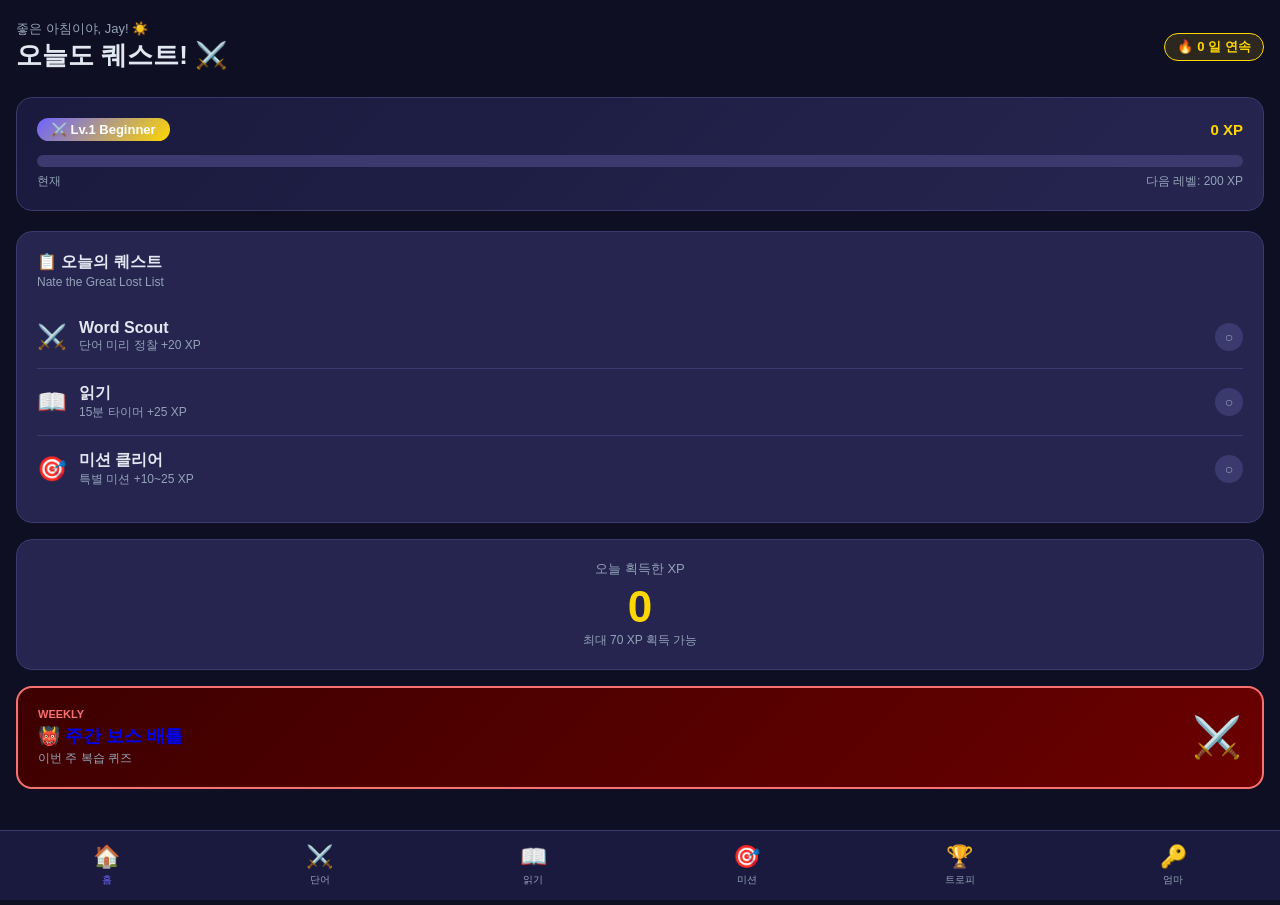
==== index.html @ b05e254c "fix: auto-migrate Big Nate book title to Nate the Great Lost List in localStorage" ====
<!DOCTYPE html>
<html lang="ko">
<head>
  <meta charset="UTF-8">
  <meta name="viewport" content="width=device-width, initial-scale=1.0, maximum-scale=1.0, user-scalable=no">
  <meta name="apple-mobile-web-app-capable" content="yes">
  <meta name="apple-mobile-web-app-status-bar-style" content="black-translucent">
  <meta name="apple-mobile-web-app-title" content="Jay's Quest">
  <meta name="theme-color" content="#0f0f23">
  <link rel="manifest" href="manifest.json">
  <title>Jay's English Quest</title>
  <style>
    :root {
      --bg: #0f0f23;
      --surface: #1a1a3e;
      --card: #252550;
      --border: #3a3a6e;
      --primary: #6c63ff;
      --accent: #ffd700;
      --success: #4ade80;
      --danger: #f87171;
      --text: #e2e8f0;
      --text-muted: #94a3b8;
      --nav-height: 70px;
    }
    * { box-sizing: border-box; margin: 0; padding: 0; -webkit-tap-highlight-color: transparent; }
    body {
      font-family: -apple-system, BlinkMacSystemFont, 'Segoe UI', sans-serif;
      background: var(--bg);
      color: var(--text);
      min-height: 100vh;
      overflow-x: hidden;
    }
    .screen {
      display: none;
      min-height: calc(100vh - var(--nav-height));
      padding: 20px 16px;
      padding-bottom: calc(var(--nav-height) + 30px);
      padding-top: max(env(safe-area-inset-top, 0px), 20px);
      overflow-y: auto;
    }
    .screen.active { display: block; }
    .bottom-nav {
      position: fixed;
      bottom: 0; left: 0; right: 0;
      height: var(--nav-height);
      background: var(--surface);
      border-top: 1px solid var(--border);
      display: flex;
      align-items: center;
      justify-content: space-around;
      padding-bottom: env(safe-area-inset-bottom, 0);
      z-index: 100;
    }
    .nav-btn {
      flex: 1;
      display: flex;
      flex-direction: column;
      align-items: center;
      gap: 3px;
      padding: 8px 0;
      background: none;
      border: none;
      color: var(--text-muted);
      font-size: 10px;
      cursor: pointer;
      transition: color 0.2s;
    }
    .nav-btn .icon { font-size: 22px; }
    .nav-btn.active { color: var(--primary); }
    .card {
      background: var(--card);
      border-radius: 16px;
      padding: 20px;
      margin-bottom: 16px;
      border: 1px solid var(--border);
    }
    .xp-bar-bg {
      background: var(--border);
      border-radius: 100px;
      height: 12px;
      overflow: hidden;
    }
    .xp-bar-fill {
      height: 100%;
      background: linear-gradient(90deg, var(--primary), var(--accent));
      border-radius: 100px;
      transition: width 0.8s ease;
    }
    .btn {
      display: inline-flex;
      align-items: center;
      justify-content: center;
      gap: 8px;
      padding: 14px 24px;
      border-radius: 12px;
      border: none;
      font-size: 16px;
      font-weight: 600;
      cursor: pointer;
      transition: transform 0.1s, opacity 0.2s;
      width: 100%;
    }
    .btn:active { transform: scale(0.97); }
    .btn:disabled { opacity: 0.5; cursor: default; }
    .btn-primary { background: var(--primary); color: white; }
    .btn-success { background: var(--success); color: #0f0f23; }
    .btn-accent { background: var(--accent); color: #0f0f23; }
    .btn-outline { background: transparent; border: 2px solid var(--border); color: var(--text); }
    .level-badge {
      display: inline-flex;
      align-items: center;
      gap: 6px;
      background: linear-gradient(135deg, var(--primary), var(--accent));
      border-radius: 100px;
      padding: 4px 14px;
      font-size: 13px;
      font-weight: 700;
      color: white;
    }
    .activity-row {
      display: flex;
      align-items: center;
      justify-content: space-between;
      padding: 14px 0;
      border-bottom: 1px solid var(--border);
      cursor: pointer;
    }
    .activity-row:last-child { border-bottom: none; }
    .activity-check {
      width: 28px; height: 28px;
      border-radius: 50%;
      display: flex;
      align-items: center;
      justify-content: center;
      font-size: 14px;
      font-weight: bold;
    }
    .check-done { background: var(--success); color: #0f0f23; }
    .check-pending { background: var(--border); color: var(--text-muted); }
    /* Flashcard */
    .flip-card-container { perspective: 1000px; height: 210px; margin-bottom: 24px; }
    .flip-card {
      width: 100%; height: 100%;
      position: relative;
      transform-style: preserve-3d;
      transition: transform 0.6s ease;
      cursor: pointer;
    }
    .flip-card.flipped { transform: rotateY(180deg); }
    .flip-card-front, .flip-card-back {
      position: absolute;
      width: 100%; height: 100%;
      backface-visibility: hidden;
      border-radius: 20px;
      display: flex;
      flex-direction: column;
      align-items: center;
      justify-content: center;
      padding: 24px;
      text-align: center;
    }
    .flip-card-front { background: linear-gradient(135deg, var(--primary), #9c5fff); }
    .flip-card-back { background: linear-gradient(135deg, #1e3a5f, #2d5986); transform: rotateY(180deg); }
    .word-text { font-size: 34px; font-weight: 800; color: white; margin-bottom: 8px; }
    .word-hint { font-size: 13px; color: rgba(255,255,255,0.65); }
    .meaning-text { font-size: 26px; font-weight: 700; color: white; margin-bottom: 10px; }
    .example-text { font-size: 13px; color: rgba(255,255,255,0.8); font-style: italic; line-height: 1.5; }
    /* Timer */
    .timer-display {
      font-size: 72px;
      font-weight: 800;
      text-align: center;
      color: var(--accent);
      font-variant-numeric: tabular-nums;
      letter-spacing: -2px;
      margin: 8px 0 20px;
    }
    .timer-ring { transform: rotate(-90deg); }
    .timer-ring-bg { fill: none; stroke: var(--border); stroke-width: 8; }
    .timer-ring-progress {
      fill: none; stroke: var(--accent); stroke-width: 8;
      stroke-linecap: round;
      transition: stroke-dashoffset 1s linear;
    }
    /* XP Popup */
    .xp-popup {
      position: fixed;
      top: 50%; left: 50%;
      transform: translate(-50%, -50%) scale(0);
      background: linear-gradient(135deg, var(--primary), var(--accent));
      border-radius: 24px;
      padding: 36px 48px;
      text-align: center;
      z-index: 1000;
      transition: transform 0.3s cubic-bezier(0.34, 1.56, 0.64, 1);
    }
    .xp-popup.show { transform: translate(-50%, -50%) scale(1); }
    .xp-popup-text { font-size: 52px; font-weight: 800; color: white; }
    .xp-popup-sub { font-size: 18px; color: rgba(255,255,255,0.9); margin-top: 6px; }
    .overlay {
      position: fixed; inset: 0;
      background: rgba(0,0,0,0.7);
      z-index: 999;
      display: none;
    }
    .overlay.show { display: block; }
    /* Mission */
    .mission-card {
      background: var(--card);
      border: 2px solid var(--border);
      border-radius: 16px;
      padding: 18px;
      margin-bottom: 12px;
      cursor: pointer;
      transition: border-color 0.2s, transform 0.1s;
    }
    .mission-card:active { transform: scale(0.98); }
    .mission-card.selected { border-color: var(--primary); background: rgba(108,99,255,0.1); }
    .mission-title { font-size: 16px; font-weight: 700; margin-bottom: 4px; }
    .mission-xp { font-size: 13px; color: var(--accent); font-weight: 600; }
    .mission-desc { font-size: 13px; color: var(--text-muted); margin-top: 6px; line-height: 1.5; }
    /* Stats */
    .stat-grid { display: grid; grid-template-columns: 1fr 1fr; gap: 12px; margin-bottom: 20px; }
    .stat-card {
      background: var(--card);
      border-radius: 16px;
      padding: 20px 16px;
      text-align: center;
      border: 1px solid var(--border);
    }
    .stat-value { font-size: 34px; font-weight: 800; color: var(--accent); }
    .stat-label { font-size: 12px; color: var(--text-muted); margin-top: 4px; }
    /* Calendar */
    .calendar-grid { display: grid; grid-template-columns: repeat(7, 1fr); gap: 6px; }
    .cal-day {
      aspect-ratio: 1;
      border-radius: 8px;
      display: flex;
      align-items: center;
      justify-content: center;
      font-size: 11px;
      font-weight: 600;
      background: var(--border);
      color: var(--text-muted);
    }
    .cal-day.done { background: var(--success); color: #0f0f23; }
    .cal-day.today { border: 2px solid var(--primary); }
    /* Mom Mode */
    .mom-input {
      background: var(--surface);
      border: 1px solid var(--border);
      border-radius: 12px;
      padding: 12px 16px;
      color: var(--text);
      font-size: 15px;
      width: 100%;
      margin-bottom: 12px;
      outline: none;
    }
    .mom-input:focus { border-color: var(--primary); }
    .mom-label { font-size: 13px; color: var(--text-muted); margin-bottom: 6px; display: block; }
    .section-title {
      font-size: 22px;
      font-weight: 800;
      margin-bottom: 20px;
      display: flex;
      align-items: center;
      gap: 8px;
    }
    .streak-badge {
      display: inline-flex;
      align-items: center;
      gap: 4px;
      background: rgba(255,215,0,0.12);
      border: 1px solid var(--accent);
      border-radius: 100px;
      padding: 4px 12px;
      font-size: 13px;
      color: var(--accent);
      font-weight: 600;
    }
    .word-item {
      display: flex;
      align-items: center;
      justify-content: space-between;
      padding: 10px 12px;
      background: var(--surface);
      border-radius: 10px;
      margin-bottom: 8px;
      border: 1px solid var(--border);
    }
    .delete-btn { background: none; border: none; color: var(--danger); font-size: 18px; cursor: pointer; padding: 4px 8px; }
    /* PIN */
    .pin-screen {
      display: none;
      position: fixed; inset: 0;
      background: var(--bg);
      z-index: 500;
      align-items: center;
      justify-content: center;
      flex-direction: column;
      gap: 24px;
    }
    .pin-screen.show { display: flex; }
    .pin-dots { display: flex; gap: 16px; }
    .pin-dot {
      width: 16px; height: 16px;
      border-radius: 50%;
      border: 2px solid var(--primary);
      transition: background 0.15s;
    }
    .pin-dot.filled { background: var(--primary); }
    .pin-keypad { display: grid; grid-template-columns: repeat(3, 1fr); gap: 12px; width: 280px; }
    .pin-key {
      background: var(--card);
      border: 1px solid var(--border);
      border-radius: 14px;
      padding: 18px;
      font-size: 22px;
      font-weight: 700;
      color: var(--text);
      cursor: pointer;
      text-align: center;
      transition: background 0.1s, transform 0.1s;
    }
    .pin-key:active { background: var(--primary); transform: scale(0.95); }
    /* Animations */
    @keyframes float-up {
      0% { opacity: 1; transform: translateY(0); }
      100% { opacity: 0; transform: translateY(-70px); }
    }
    .float-xp {
      position: fixed;
      font-size: 24px;
      font-weight: 800;
      color: var(--accent);
      pointer-events: none;
      animation: float-up 1.5s ease forwards;
      z-index: 2000;
    }
    @keyframes levelup-bounce {
      0%,100% { transform: scale(1); }
      50% { transform: scale(1.08); }
    }
    .progress-text { text-align: center; font-size: 14px; color: var(--text-muted); margin-bottom: 16px; }
    .ws-dots-row { display: flex; justify-content: center; gap: 8px; }
    /* Mission textarea */
    .mission-textarea {
      width: 100%; box-sizing: border-box;
      background: var(--surface); border: 2px solid var(--border);
      border-radius: 12px; color: var(--text); font-size: 15px;
      padding: 12px; margin-top: 12px; resize: none;
      font-family: inherit; line-height: 1.6; min-height: 90px;
      transition: border-color 0.2s;
    }
    .mission-textarea:focus { outline: none; border-color: var(--primary); }
    .mission-textarea::placeholder { color: var(--text-muted); }
    .char-hint { font-size: 12px; color: var(--text-muted); margin-top: 6px; text-align: right; }
    .word-hint-tag {
      display: inline-block; background: rgba(108,99,255,0.15);
      border: 1px solid var(--primary); border-radius: 20px;
      padding: 3px 10px; font-size: 13px; color: var(--primary);
      font-weight: 600; margin-bottom: 8px;
    }
    /* Submission review (Mom Mode) */
    .submission-card {
      background: var(--surface); border: 2px solid var(--border);
      border-radius: 14px; padding: 16px; margin-bottom: 14px;
    }
    .submission-card .sub-text {
      background: var(--card); border-radius: 10px;
      padding: 10px 12px; font-size: 14px; line-height: 1.7;
      color: var(--text); margin: 10px 0; white-space: pre-wrap;
      border-left: 3px solid var(--primary);
    }
    .xp-btn-group { display: flex; gap: 8px; margin: 10px 0; }
    .xp-btn {
      flex: 1; padding: 8px 0; border: 2px solid var(--border);
      border-radius: 10px; background: var(--card); color: var(--text);
      font-size: 14px; font-weight: 700; cursor: pointer; transition: all 0.15s;
    }
    .xp-btn.selected { border-color: var(--accent); background: rgba(255,215,0,0.12); color: var(--accent); }
    .praise-input {
      width: 100%; box-sizing: border-box; background: var(--surface);
      border: 1px solid var(--border); border-radius: 10px; color: var(--text);
      font-size: 13px; padding: 10px; font-family: inherit; resize: none; height: 56px;
    }
    .praise-input:focus { outline: none; border-color: var(--primary); }
    /* Praise popup */
    .praise-popup {
      position: fixed; top: 50%; left: 50%;
      transform: translate(-50%, -50%) scale(0.8);
      background: var(--card); border: 2px solid var(--accent);
      border-radius: 20px; padding: 32px 24px; text-align: center;
      z-index: 300; min-width: 280px; max-width: 340px;
      box-shadow: 0 8px 32px rgba(0,0,0,0.5);
      opacity: 0; pointer-events: none; transition: all 0.3s;
    }
    .praise-popup.show { opacity: 1; pointer-events: auto; transform: translate(-50%,-50%) scale(1); }
    .praise-msg-box {
      background: var(--surface); border-radius: 12px;
      padding: 12px 16px; margin: 12px 0;
      font-size: 15px; color: var(--text); line-height: 1.6; font-style: italic;
    }
    @keyframes float {
      0%,100% { transform: translateY(0); }
      50%      { transform: translateY(-8px); }
    }
    /* Listening mode */
    .timer-ring-progress.listening-mode { stroke: var(--primary); }
    .timer-display.listening-mode { color: var(--primary); }
    .mode-toggle-btn {
      flex:1; padding:10px 8px; border:2px solid var(--border);
      border-radius:12px; background:var(--card); color:var(--text-muted);
      font-size:14px; font-weight:600; cursor:pointer; transition:all 0.15s;
    }
    .mode-toggle-btn.active-read  { border-color:var(--accent);  background:rgba(255,215,0,0.1);  color:var(--accent);  }
    .mode-toggle-btn.active-listen{ border-color:var(--primary); background:rgba(108,99,255,0.1); color:var(--primary); }
  </style>
</head>
<body>

<!-- PIN Screen -->
<div class="pin-screen" id="pinScreen">
  <div style="font-size:28px;font-weight:800;">🔑 엄마 모드</div>
  <div style="font-size:14px;color:var(--text-muted)">PIN 4자리를 입력하세요</div>
  <div class="pin-dots">
    <div class="pin-dot" id="dot0"></div>
    <div class="pin-dot" id="dot1"></div>
    <div class="pin-dot" id="dot2"></div>
    <div class="pin-dot" id="dot3"></div>
  </div>
  <div class="pin-keypad">
    <div class="pin-key" onclick="pinInput('1')">1</div>
    <div class="pin-key" onclick="pinInput('2')">2</div>
    <div class="pin-key" onclick="pinInput('3')">3</div>
    <div class="pin-key" onclick="pinInput('4')">4</div>
    <div class="pin-key" onclick="pinInput('5')">5</div>
    <div class="pin-key" onclick="pinInput('6')">6</div>
    <div class="pin-key" onclick="pinInput('7')">7</div>
    <div class="pin-key" onclick="pinInput('8')">8</div>
    <div class="pin-key" onclick="pinInput('9')">9</div>
    <div class="pin-key" onclick="pinCancel()" style="font-size:14px;color:var(--text-muted)">취소</div>
    <div class="pin-key" onclick="pinInput('0')">0</div>
    <div class="pin-key" onclick="pinDelete()">⌫</div>
  </div>
</div>

<!-- Praise Overlay -->
<div class="overlay" id="overlay-praise"></div>
<div class="praise-popup" id="praisePopup">
  <div style="font-size:64px;margin-bottom:8px;">🎉</div>
  <div id="praisePopupTitle" style="font-size:22px;font-weight:800;margin-bottom:4px;">엄마/아빠가 칭찬했어!</div>
  <div id="praisePopupXp" style="font-size:28px;font-weight:900;color:var(--accent);margin-bottom:8px;"></div>
  <div id="praisePopupMsg" class="praise-msg-box" style="display:none;"></div>
  <button class="btn btn-primary" onclick="closePraisePopup()" style="margin-top:8px;">최고야! 🙌</button>
</div>

<!-- XP Overlay -->
<div class="overlay" id="overlay" onclick="closeXpPopup()"></div>
<div class="xp-popup" id="xpPopup">
  <div class="xp-popup-text" id="xpPopupText">+25 XP</div>
  <div class="xp-popup-sub" id="xpPopupSub">읽기 완료!</div>
  <button class="btn btn-accent" style="margin-top:20px;width:auto;padding:12px 32px;" onclick="closeXpPopup()">👍 좋아!</button>
</div>

<!-- ===== HOME ===== -->
<div class="screen active" id="screen-home">
  <div style="display:flex;align-items:center;justify-content:space-between;margin-bottom:24px;">
    <div>
      <div style="font-size:13px;color:var(--text-muted);" id="greeting-text">안녕, Jay!</div>
      <div style="font-size:26px;font-weight:800;">오늘도 퀘스트! ⚔️</div>
    </div>
    <div class="streak-badge">🔥 <span id="streak-count">0</span>일 연속</div>
  </div>

  <!-- Level + XP -->
  <div class="card" style="background:linear-gradient(135deg,#1a1a3e,#252550);margin-bottom:20px;">
    <div style="display:flex;align-items:center;justify-content:space-between;margin-bottom:14px;">
      <div class="level-badge" id="home-level-badge">⚔️ Lv.1 Beginner</div>
      <div style="font-size:15px;color:var(--accent);font-weight:700;"><span id="home-xp">0</span> XP</div>
    </div>
    <div class="xp-bar-bg">
      <div class="xp-bar-fill" id="home-xp-bar" style="width:0%"></div>
    </div>
    <div style="display:flex;justify-content:space-between;margin-top:6px;font-size:12px;color:var(--text-muted);">
      <span>현재</span>
      <span>다음 레벨: <span id="home-next-xp">200</span> XP</span>
    </div>
  </div>

  <!-- Today quests -->
  <div class="card">
    <div style="font-size:16px;font-weight:700;margin-bottom:2px;">📋 오늘의 퀘스트</div>
    <div style="font-size:12px;color:var(--text-muted);margin-bottom:16px;" id="today-book-info">Big Nate</div>

    <div class="activity-row" onclick="navigate('wordscout')">
      <div style="display:flex;align-items:center;gap:12px;">
        <span style="font-size:24px;">⚔️</span>
        <div>
          <div style="font-weight:600;">Word Scout</div>
          <div style="font-size:12px;color:var(--text-muted)">단어 미리 정찰 +20 XP</div>
        </div>
      </div>
      <div class="activity-check check-pending" id="check-wordscout">○</div>
    </div>
    <div class="activity-row" onclick="navigate('reading')">
      <div style="display:flex;align-items:center;gap:12px;">
        <span style="font-size:24px;" id="home-reading-icon">📖</span>
        <div>
          <div style="font-weight:600;">읽기</div>
          <div style="font-size:12px;color:var(--text-muted)">15분 타이머 +25 XP</div>
        </div>
      </div>
      <div class="activity-check check-pending" id="check-reading">○</div>
    </div>
    <div class="activity-row" onclick="navigate('mission')">
      <div style="display:flex;align-items:center;gap:12px;">
        <span style="font-size:24px;">🎯</span>
        <div>
          <div style="font-weight:600;">미션 클리어</div>
          <div style="font-size:12px;color:var(--text-muted)">특별 미션 +10~25 XP</div>
        </div>
      </div>
      <div class="activity-check check-pending" id="check-mission">○</div>
    </div>
  </div>

  <!-- Today XP -->
  <div class="card" style="text-align:center;">
    <div style="font-size:13px;color:var(--text-muted);margin-bottom:4px;">오늘 획득한 XP</div>
    <div style="font-size:44px;font-weight:800;color:var(--accent);" id="today-xp-display">0</div>
    <div style="font-size:12px;color:var(--text-muted)">최대 70 XP 획득 가능</div>
  </div>

  <!-- Weekly Boss Battle -->
  <a href="game.html" style="text-decoration:none;">
    <div style="background:linear-gradient(135deg,#3d0000,#6b0000);border:2px solid var(--danger);border-radius:16px;padding:20px;display:flex;align-items:center;justify-content:space-between;margin-bottom:16px;">
      <div>
        <div style="font-size:11px;color:var(--danger);font-weight:700;margin-bottom:4px;">WEEKLY</div>
        <div style="font-size:18px;font-weight:800;">👹 주간 보스 배틀</div>
        <div style="font-size:12px;color:var(--text-muted);margin-top:2px;">이번 주 복습 퀴즈</div>
      </div>
      <div style="font-size:40px;">⚔️</div>
    </div>
  </a>
</div>

<!-- ===== WORD SCOUT ===== -->
<div class="screen" id="screen-wordscout">
  <div class="section-title">⚔️ Word Scout</div>

  <div id="no-words-state" style="text-align:center;padding:60px 20px;">
    <div style="font-size:64px;margin-bottom:16px;">😴</div>
    <div style="font-size:18px;font-weight:700;margin-bottom:8px;">단어가 없어요</div>
    <div style="font-size:14px;color:var(--text-muted)">엄마한테 단어 입력해달라고 말해줘!</div>
  </div>

  <div id="wordscout-active" style="display:none;">
    <div class="progress-text">
      <span id="ws-current">1</span> / <span id="ws-total">5</span> 단어
    </div>
    <div class="flip-card-container">
      <div class="flip-card" id="flipCard" onclick="flipCard()">
        <div class="flip-card-front">
          <div style="font-size:12px;color:rgba(255,255,255,0.6);margin-bottom:10px;">👆 탭해서 뜻 확인</div>
          <div class="word-text" id="ws-word">word</div>
          <div class="word-hint" id="ws-hint"></div>
        </div>
        <div class="flip-card-back">
          <div class="meaning-text" id="ws-meaning">뜻</div>
          <div class="example-text" id="ws-example"></div>
        </div>
      </div>
    </div>
    <div style="display:grid;grid-template-columns:1fr 1fr;gap:12px;margin-bottom:20px;">
      <button class="btn" style="background:var(--border);color:var(--text);" onclick="wsNext(false)">🤔 어려워요</button>
      <button class="btn btn-success" onclick="wsNext(true)">✅ 알아요!</button>
    </div>
    <div class="ws-dots-row" id="ws-dots"></div>
  </div>

  <div id="wordscout-done" style="display:none;text-align:center;padding:40px 20px;">
    <div style="font-size:64px;margin-bottom:16px;">🎉</div>
    <div style="font-size:22px;font-weight:800;margin-bottom:8px;">Word Scout 완료!</div>
    <div style="font-size:14px;color:var(--text-muted);margin-bottom:6px;">
      <span id="ws-known-count">0</span>개 알고, <span id="ws-unknown-count">0</span>개 새로 배웠어요
    </div>
    <div style="font-size:14px;color:var(--accent);margin-bottom:32px;">이 단어들이 오늘 책에 나올 거야 👀</div>
    <button class="btn btn-primary" onclick="navigate('reading')">📖 읽기 하러 가기</button>
    <button class="btn btn-outline" style="margin-top:12px;" onclick="wsRestart()">🔄 다시 보기</button>
  </div>
</div>

<!-- ===== READING ===== -->
<div class="screen" id="screen-reading">
  <div class="section-title">📖 읽기 타이머</div>

  <div style="display:flex;gap:8px;margin-bottom:16px;">
    <button class="mode-toggle-btn active-read" id="mode-btn-read" onclick="setReadingMode('reading')">📖 읽기</button>
    <button class="mode-toggle-btn" id="mode-btn-listen" onclick="setReadingMode('listening')">🎧 듣기+읽기</button>
  </div>

  <!-- YouTube Player (🎧 모드 시 표시) -->
  <div id="youtube-player" style="display:none;margin-bottom:16px;"></div>

  <div class="card" style="background:linear-gradient(135deg,#1a1a3e,#252550);">
    <div style="font-size:12px;color:var(--text-muted);margin-bottom:4px;">오늘 읽을 책</div>
    <div style="font-size:18px;font-weight:700;" id="reading-book-title">Big Nate</div>
    <div style="font-size:13px;color:var(--text-muted);margin-top:2px;" id="reading-chapter-info"></div>
  </div>

  <div style="display:flex;justify-content:center;">
    <svg width="200" height="200" class="timer-ring">
      <circle class="timer-ring-bg" cx="100" cy="100" r="88"/>
      <circle class="timer-ring-progress" id="timerRingProgress" cx="100" cy="100" r="88"
        stroke-dasharray="553" stroke-dashoffset="0"/>
    </svg>
  </div>
  <div class="timer-display" id="timer-display">15:00</div>

  <div style="display:grid;grid-template-columns:1fr 1fr;gap:12px;margin-bottom:12px;">
    <button class="btn btn-primary" id="timer-start-btn" onclick="timerToggle()">▶ 시작</button>
    <button class="btn btn-outline" onclick="timerReset()">↺ 초기화</button>
  </div>

  <button class="btn" style="background:rgba(248,113,113,0.12);color:var(--danger);border:1px solid var(--danger);margin-bottom:12px;" onclick="reportUnknownWord()">
    ❓ 모르는 단어 나왔어요!
  </button>

  <button class="btn btn-success" id="reading-complete-btn" onclick="completeReading()" style="display:none;">
    ✅ 읽기 완료! (+25 XP)
  </button>

  <div id="reading-log-form" style="display:none;margin-top:16px;">
    <div class="card" style="padding:16px;">
      <div style="font-size:15px;font-weight:700;margin-bottom:12px;">📄 오늘 읽은 페이지 기록</div>
      <div style="display:grid;grid-template-columns:1fr 1fr;gap:10px;margin-bottom:12px;">
        <div>
          <label class="mom-label">시작 페이지</label>
          <input class="mom-input" id="page-start" type="number" min="1" placeholder="예: 1" style="margin-bottom:0;">
        </div>
        <div>
          <label class="mom-label">끝 페이지</label>
          <input class="mom-input" id="page-end" type="number" min="1" placeholder="예: 15" style="margin-bottom:0;">
        </div>
      </div>
      <div style="display:flex;align-items:center;gap:10px;margin-bottom:12px;padding:10px;background:var(--surface);border-radius:10px;">
        <input type="checkbox" id="is-reread" style="width:20px;height:20px;accent-color:var(--accent);cursor:pointer;">
        <label for="is-reread" style="font-size:14px;color:var(--text);cursor:pointer;">
          📚 이미 읽은 부분 다시 읽기 (재독) <span style="color:var(--accent);font-weight:700;">+15 XP!</span>
        </label>
      </div>
      <button class="btn btn-accent" onclick="submitReadingLog()">📝 기록하기!</button>
    </div>
  </div>

  <div id="unknown-words-section" style="display:none;margin-top:8px;">
    <div style="font-size:13px;font-weight:700;color:var(--text-muted);margin-bottom:8px;">📝 모른 단어 메모</div>
    <div id="unknown-words-list"></div>
  </div>
</div>

<!-- ===== MISSION ===== -->
<div class="screen" id="screen-mission">
  <div class="section-title">🎯 미션 클리어</div>

  <div class="card" style="background:rgba(108,99,255,0.1);border-color:var(--primary);margin-bottom:20px;">
    <div style="font-size:14px;color:var(--primary);font-weight:600;">💡 미션 안내</div>
    <div style="font-size:13px;color:var(--text-muted);margin-top:4px;">아래 미션 중 하나를 골라서 완료하면 XP 획득!</div>
  </div>

  <div id="mission-list"></div>
  <div id="mission-complete-area" style="display:none;"></div>
  <div id="mission-done-state" style="display:none;text-align:center;padding:40px 20px;">
    <div style="font-size:64px;margin-bottom:16px;">🏆</div>
    <div style="font-size:22px;font-weight:800;margin-bottom:8px;">오늘 퀘스트 완료!</div>
    <div style="font-size:14px;color:var(--text-muted);margin-bottom:24px;">대단한 Jay! 내일도 도전해봐 💪</div>
    <button class="btn btn-primary" onclick="navigate('trophy')">🏆 트로피 보러 가기</button>
  </div>
</div>

<!-- ===== TROPHY ===== -->
<div class="screen" id="screen-trophy">
  <div class="section-title">🏆 트로피 룸</div>

  <div class="card" style="background:linear-gradient(135deg,var(--primary),#9c5fff);text-align:center;margin-bottom:20px;">
    <div style="font-size:52px;margin-bottom:8px;" id="trophy-level-icon">⚔️</div>
    <div style="font-size:28px;font-weight:800;color:white;" id="trophy-level-name">Lv.1 Beginner</div>
    <div style="font-size:14px;color:rgba(255,255,255,0.8);margin:8px 0;" id="trophy-xp-text">0 / 200 XP</div>
    <div class="xp-bar-bg" style="background:rgba(0,0,0,0.25);">
      <div class="xp-bar-fill" id="trophy-xp-bar" style="width:0%"></div>
    </div>
  </div>

  <div class="card" id="book-progress-card" style="margin-bottom:16px;">
    <div style="font-size:15px;font-weight:700;margin-bottom:10px;">📚 책 진행률</div>
    <div style="font-size:14px;color:var(--text-muted);margin-bottom:6px;" id="book-progress-title">-</div>
    <div class="xp-bar-bg" style="margin-bottom:6px;">
      <div class="xp-bar-fill" id="book-progress-bar" style="width:0%;background:linear-gradient(90deg,#4ade80,#22d3ee);"></div>
    </div>
    <div style="display:flex;justify-content:space-between;font-size:12px;color:var(--text-muted);">
      <span id="book-progress-pages">0 / ? 페이지</span>
      <span id="book-progress-pct">0%</span>
    </div>
  </div>

  <div class="stat-grid">
    <div class="stat-card">
      <div class="stat-value" id="stat-total-xp">0</div>
      <div class="stat-label">총 XP</div>
    </div>
    <div class="stat-card">
      <div class="stat-value" id="stat-streak">0</div>
      <div class="stat-label">🔥 연속 일수</div>
    </div>
    <div class="stat-card">
      <div class="stat-value" id="stat-words">0</div>
      <div class="stat-label">배운 단어</div>
    </div>
    <div class="stat-card">
      <div class="stat-value" id="stat-sessions">0</div>
      <div class="stat-label">완료한 읽기</div>
    </div>
  </div>

  <div class="card">
    <div style="font-size:15px;font-weight:700;margin-bottom:16px;">🗺️ 레벨 로드맵</div>
    <div id="level-roadmap"></div>
  </div>

  <div class="card">
    <div style="font-size:15px;font-weight:700;margin-bottom:16px;">📅 이번 달 기록</div>
    <div class="calendar-grid" id="calendar-grid"></div>
  </div>
</div>

<!-- ===== MOM MODE ===== -->
<div class="screen" id="screen-mom">
  <div style="display:flex;align-items:center;justify-content:space-between;margin-bottom:20px;">
    <div class="section-title" style="margin:0;">🔑 엄마 모드</div>
    <button onclick="lockMomMode()" style="background:none;border:1px solid var(--border);color:var(--text-muted);padding:6px 14px;border-radius:8px;font-size:13px;cursor:pointer;">잠금</button>
  </div>

  <div class="card">
    <div style="font-size:15px;font-weight:700;margin-bottom:16px;">📖 오늘 읽을 책</div>
    <label class="mom-label">책 제목</label>
    <input class="mom-input" id="mom-book-title" placeholder="예: Nate the Great Lost List" type="text">
    <label class="mom-label">챕터 / 페이지</label>
    <input class="mom-input" id="mom-chapter" placeholder="예: Chapter 3 (p.24~36)" type="text">
    <label class="mom-label">책 총 페이지 수</label>
    <input class="mom-input" id="mom-total-pages" placeholder="예: 80" type="number" min="1">
    <label class="mom-label">🎧 오디오북 YouTube URL</label>
    <input class="mom-input" id="mom-audio-url" placeholder="예: https://youtube.com/watch?v=xxxxx" type="url">
    <div style="font-size:11px;color:var(--text-muted);margin-top:-8px;margin-bottom:12px;">YouTube에서 오디오북 URL을 복사해 붙여넣기 해주세요</div>
    <button class="btn btn-primary" onclick="saveBookSettings()">💾 저장</button>
  </div>

  <div class="card">
    <div style="font-size:15px;font-weight:700;margin-bottom:4px;">⚔️ Word Scout 단어 입력</div>
    <div style="font-size:12px;color:var(--text-muted);margin-bottom:16px;">오늘 읽을 페이지에서 단어 3~5개</div>
    <label class="mom-label">영어 단어</label>
    <input class="mom-input" id="mom-word" placeholder="예: exercise" type="text">
    <label class="mom-label">한국어 뜻</label>
    <input class="mom-input" id="mom-meaning" placeholder="예: 운동하다" type="text">
    <label class="mom-label">예문 (선택사항)</label>
    <input class="mom-input" id="mom-example" placeholder="예: I exercise every morning." type="text">
    <button class="btn btn-accent" onclick="addWord()" style="margin-bottom:16px;">➕ 단어 추가</button>
    <div id="mom-word-list"></div>
    <button class="btn btn-outline" onclick="clearWords()" style="margin-top:4px;">🗑️ 전체 삭제</button>
  </div>

  <div class="card">
    <div style="font-size:15px;font-weight:700;margin-bottom:16px;">📬 Jay의 미션 답변</div>
    <div id="mom-submissions"><div style="font-size:13px;color:var(--text-muted)">아직 제출된 답변이 없어요</div></div>
  </div>

  <div class="card">
    <div style="font-size:15px;font-weight:700;margin-bottom:12px;">📚 읽기 기록</div>
    <div id="mom-reading-log"></div>
  </div>

  <div class="card">
    <div style="font-size:15px;font-weight:700;margin-bottom:16px;">❓ Jay가 모른 단어</div>
    <div id="mom-unknown-words"><div style="font-size:13px;color:var(--text-muted)">아직 없어요</div></div>
  </div>

  <div class="card">
    <div style="font-size:15px;font-weight:700;margin-bottom:16px;">🔐 PIN 변경</div>
    <label class="mom-label">새 PIN (4자리 숫자)</label>
    <input class="mom-input" id="new-pin" placeholder="4자리 숫자" type="number">
    <button class="btn btn-outline" onclick="changePin()">PIN 변경</button>
  </div>
</div>

<!-- Bottom Nav -->
<nav class="bottom-nav">
  <button class="nav-btn active" id="nav-home" onclick="navigate('home')">
    <span class="icon">🏠</span><span>홈</span>
  </button>
  <button class="nav-btn" id="nav-wordscout" onclick="navigate('wordscout')">
    <span class="icon">⚔️</span><span>단어</span>
  </button>
  <button class="nav-btn" id="nav-reading" onclick="navigate('reading')">
    <span class="icon">📖</span><span>읽기</span>
  </button>
  <button class="nav-btn" id="nav-mission" onclick="navigate('mission')">
    <span class="icon">🎯</span><span>미션</span>
  </button>
  <button class="nav-btn" id="nav-trophy" onclick="navigate('trophy')">
    <span class="icon">🏆</span><span>트로피</span>
  </button>
  <button class="nav-btn" id="nav-mom" onclick="showPinScreen()">
    <span class="icon">🔑</span><span>엄마</span>
  </button>
</nav>

<script>
// ──────────────────────────────────────────
// DATA
// ──────────────────────────────────────────
const LEVELS = [
  { level:1, name:'Beginner',   icon:'⚔️',  minXp:0,    maxXp:200  },
  { level:2, name:'Reader',     icon:'📚',  minXp:200,  maxXp:500  },
  { level:3, name:'Explorer',   icon:'🗺️', minXp:500,  maxXp:1000 },
  { level:4, name:'Adventurer', icon:'🏹', minXp:1000, maxXp:2000 },
  { level:5, name:'Hero',       icon:'🦸', minXp:2000, maxXp:9999 },
];
const MISSIONS = [
  { id:1, emoji:'📝', title:'한 줄 요약',           desc:'오늘 읽은 내용을 한 문장으로 써봐 (한국어 OK!)',    xp:15, placeholder:'오늘 이야기는... (한국어 OK!)' },
  { id:2, emoji:'⭐', title:'최애 문장',             desc:'가장 재미있었던 문장을 책에서 찾아 써봐',           xp:10, placeholder:'책에서 찾은 문장을 그대로 써봐 ✏️' },
  { id:3, emoji:'🔮', title:'다음 이야기 예측',      desc:'다음에 어떻게 될 것 같아? 영어나 한국어로 써봐',    xp:20, placeholder:'다음에는... (영어/한국어 OK!)' },
  { id:4, emoji:'✏️', title:'단어로 문장 만들기',    desc:'오늘 Word Scout 단어 하나로 영어 문장 써봐',        xp:25, placeholder:'영어로 문장을 써봐! (예: I saw a...)' },
];

function defaultState() {
  return {
    xp:0, streak:0, lastDate:null,
    todayXp:0, todayWordScout:false, todayReading:false, todayListening:false, todayMission:false,
    totalWords:0, totalSessions:0,
    history:[], unknownWords:[],
    missionSubmissions:[],
    readingLog:[],
    settings:{ pin:'1234', bookTitle:'Nate the Great Lost List', chapter:'', bookTotalPages:0, audioUrl:'' }
  };
}
function getState() {
  try {
    const s = JSON.parse(localStorage.getItem('jayState') || '{}');
    const d = defaultState();
    const merged = { ...d, ...s, settings:{ ...d.settings, ...(s.settings||{}) }, missionSubmissions: s.missionSubmissions || [], readingLog: s.readingLog || [], todayListening: s.todayListening || false };
    // 마이그레이션: 이전 책 제목 자동 업데이트
    if (merged.settings.bookTitle === 'Big Nate') {
      merged.settings.bookTitle = 'Nate the Great Lost List';
      localStorage.setItem('jayState', JSON.stringify(merged));
    }
    return merged;
  } catch { return defaultState(); }
}
function saveState(s) { localStorage.setItem('jayState', JSON.stringify(s)); }
function getWords() {
  try { return JSON.parse(localStorage.getItem('jayWords') || '[]'); }
  catch { return []; }
}
function saveWords(w) { localStorage.setItem('jayWords', JSON.stringify(w)); }

let state = getState();

// Daily reset
function checkDailyReset() {
  const today = new Date().toDateString();
  if (state.lastDate === today) return;
  if (state.todayXp > 0) {
    state.history = state.history || [];
    state.history.push({ date: state.lastDate, xp: state.todayXp,
      ws: state.todayWordScout, reading: state.todayReading, mission: state.todayMission === true });
    const yesterday = new Date(); yesterday.setDate(yesterday.getDate() - 1);
    state.streak = (state.lastDate === yesterday.toDateString()) ? (state.streak||0)+1 : 1;
  }
  state.todayXp=0; state.todayWordScout=false; state.todayReading=false;
  state.todayListening=false; state.todayMission=false; state.unknownWords=[]; state.lastDate=today;
  saveState(state);
}

// ──────────────────────────────────────────
// NAVIGATION
// ──────────────────────────────────────────
function navigate(screen) {
  document.querySelectorAll('.screen').forEach(s=>s.classList.remove('active'));
  document.querySelectorAll('.nav-btn').forEach(b=>b.classList.remove('active'));
  document.getElementById('screen-'+screen).classList.add('active');
  const nb = document.getElementById('nav-'+screen);
  if (nb) nb.classList.add('active');
  if (screen==='home')      { updateHome(); checkPendingRewards(); }
  if (screen==='wordscout') initWordScout();
  if (screen==='reading')   updateReading();
  if (screen==='mission')   updateMissions();
  if (screen==='trophy')    updateTrophy();
  if (screen==='mom')       updateMomMode();
  window.scrollTo(0,0);
}

// ──────────────────────────────────────────
// XP
// ──────────────────────────────────────────
function getLevelInfo(xp) {
  for (let i=LEVELS.length-1;i>=0;i--) if (xp>=LEVELS[i].minXp) return LEVELS[i];
  return LEVELS[0];
}
function addXp(amount, label) {
  const prevLevel = getLevelInfo(state.xp).level;
  state.xp += amount; state.todayXp += amount; saveState(state);
  showXpPopup(amount, label);
  floatXp(amount);
  if (getLevelInfo(state.xp).level > prevLevel) setTimeout(()=>alert('🎉 레벨 업! 축하해, Jay!'), 800);
}
function showXpPopup(amount, label) {
  document.getElementById('xpPopupText').textContent = '+'+amount+' XP';
  document.getElementById('xpPopupSub').textContent = label;
  document.getElementById('overlay').classList.add('show');
  document.getElementById('xpPopup').classList.add('show');
}
function closeXpPopup() {
  document.getElementById('overlay').classList.remove('show');
  document.getElementById('xpPopup').classList.remove('show');
  updateHome();
}
function floatXp(amount) {
  const el = document.createElement('div');
  el.className = 'float-xp';
  el.textContent = '+'+amount+' XP';
  el.style.cssText = 'left:50%;top:40%;transform:translateX(-50%)';
  document.body.appendChild(el);
  setTimeout(()=>el.remove(), 1600);
}

// ──────────────────────────────────────────
// HOME
// ──────────────────────────────────────────
function updateHome() {
  state = getState();
  const li = getLevelInfo(state.xp);
  const ni = LEVELS[li.level] || LEVELS[LEVELS.length-1];
  const pct = Math.min(((state.xp-li.minXp)/(ni.minXp-li.minXp))*100, 100);
  document.getElementById('home-level-badge').textContent = li.icon+' Lv.'+li.level+' '+li.name;
  document.getElementById('home-xp').textContent = state.xp;
  document.getElementById('home-xp-bar').style.width = pct+'%';
  document.getElementById('home-next-xp').textContent = ni.minXp;
  document.getElementById('streak-count').textContent = state.streak||0;
  document.getElementById('today-xp-display').textContent = state.todayXp||0;
  document.getElementById('today-book-info').textContent = state.settings.bookTitle||'Nate the Great Lost List';
  const h = new Date().getHours();
  document.getElementById('greeting-text').textContent =
    h<12?'좋은 아침이야, Jay! ☀️': h<18?'안녕, Jay! 🌤️':'저녁이야, Jay! 🌙';
  setCheck('check-wordscout', state.todayWordScout);
  setCheck('check-reading',   state.todayReading);
  setCheck('check-mission',   state.todayMission);
  document.getElementById('home-reading-icon').textContent=state.todayListening?'🎧':'📖';
}
function setCheck(id, done) {
  const el=document.getElementById(id);
  if (done==='pending') {
    el.textContent='⏳';
    el.className='activity-check';
    el.style.background='rgba(255,200,0,0.15)';
    el.style.color='#f0c000';
    el.style.fontSize='16px';
  } else {
    el.style.background=''; el.style.color=''; el.style.fontSize='';
    el.textContent=done?'✓':'○';
    el.className='activity-check '+(done?'check-done':'check-pending');
  }
}

// ──────────────────────────────────────────
// WORD SCOUT
// ──────────────────────────────────────────
let wsIdx=0, wsKnown=0, wsWords=[];

function initWordScout() {
  wsWords = getWords(); wsIdx=0; wsKnown=0;
  const noWords = document.getElementById('no-words-state');
  const active   = document.getElementById('wordscout-active');
  const done     = document.getElementById('wordscout-done');
  if (wsWords.length===0) { noWords.style.display='block'; active.style.display='none'; done.style.display='none'; return; }
  noWords.style.display='none';
  if (state.todayWordScout) { active.style.display='none'; done.style.display='block'; return; }
  done.style.display='none'; active.style.display='block';
  document.getElementById('ws-total').textContent = wsWords.length;
  renderWsDots(); showWsCard();
}
function showWsCard() {
  if (wsIdx>=wsWords.length) { showWsDone(); return; }
  const w = wsWords[wsIdx];
  document.getElementById('ws-word').textContent = w.word;
  document.getElementById('ws-meaning').textContent = w.meaning;
  document.getElementById('ws-example').textContent = w.example||'';
  document.getElementById('ws-hint').textContent = '';
  document.getElementById('ws-current').textContent = wsIdx+1;
  document.getElementById('flipCard').classList.remove('flipped');
}
function flipCard() { document.getElementById('flipCard').classList.toggle('flipped'); }
function wsNext(known) {
  if (known) wsKnown++;
  wsIdx++; renderWsDots();
  wsIdx>=wsWords.length ? showWsDone() : showWsCard();
}
function renderWsDots() {
  const c = document.getElementById('ws-dots');
  c.innerHTML = '';
  wsWords.forEach((_,i)=>{
    const d=document.createElement('div');
    d.style.cssText=`width:10px;height:10px;border-radius:50%;background:${i<wsIdx?'var(--success)':i===wsIdx?'var(--primary)':'var(--border)'}`;
    c.appendChild(d);
  });
}
function showWsDone() {
  document.getElementById('wordscout-active').style.display='none';
  document.getElementById('wordscout-done').style.display='block';
  document.getElementById('ws-known-count').textContent = wsKnown;
  document.getElementById('ws-unknown-count').textContent = wsWords.length-wsKnown;
  state.totalWords=(state.totalWords||0)+(wsWords.length-wsKnown);
  if (!state.todayWordScout) { state.todayWordScout=true; saveState(state); addXp(20,'Word Scout 완료! ⚔️'); }
}
function wsRestart() {
  wsIdx=0; wsKnown=0;
  document.getElementById('wordscout-done').style.display='none';
  document.getElementById('wordscout-active').style.display='block';
  renderWsDots(); showWsCard();
}

// ──────────────────────────────────────────
// READING TIMER
// ──────────────────────────────────────────
let timerInterval=null, timerSec=900, timerRunning=false;
const TIMER_TOTAL=900;
let listeningMode=false;

function extractYouTubeId(url) {
  if(!url) return null;
  const watchMatch=url.match(/[?&]v=([a-zA-Z0-9_-]{11})/);
  if(watchMatch) return watchMatch[1];
  const shortMatch=url.match(/youtu\.be\/([a-zA-Z0-9_-]{11})/);
  if(shortMatch) return shortMatch[1];
  const embedMatch=url.match(/embed\/([a-zA-Z0-9_-]{11})/);
  if(embedMatch) return embedMatch[1];
  return null;
}
function renderYouTubePlayer() {
  state=getState();
  const playerDiv=document.getElementById('youtube-player');
  const url=state.settings.audioUrl||'';
  const videoId=extractYouTubeId(url);
  if(videoId) {
    playerDiv.style.display='block';
    playerDiv.innerHTML=`
      <div class="card" style="padding:10px;">
        <div style="font-size:12px;color:var(--primary);font-weight:600;margin-bottom:8px;">🎧 오디오북 재생</div>
        <div style="position:relative;padding-bottom:56.25%;height:0;overflow:hidden;border-radius:10px;">
          <iframe
            src="https://www.youtube.com/embed/${videoId}?playsinline=1&rel=0"
            style="position:absolute;top:0;left:0;width:100%;height:100%;border:0;"
            allow="accelerometer; autoplay; clipboard-write; encrypted-media; gyroscope; picture-in-picture"
            allowfullscreen loading="lazy">
          </iframe>
        </div>
      </div>`;
  } else if(url) {
    playerDiv.style.display='block';
    playerDiv.innerHTML=`<a href="${url}" target="_blank" class="btn btn-primary" style="text-decoration:none;display:flex;">🎧 음원 재생하기 (새 탭)</a>`;
  } else {
    // URL 미설정: 자동 검색 + 인라인 URL 입력
    state=getState();
    const bookTitle=encodeURIComponent((state.settings.bookTitle||'Nate the Great Lost List')+' read aloud audiobook');
    const ytSearchUrl=`https://www.youtube.com/results?search_query=${bookTitle}`;
    playerDiv.style.display='block';
    playerDiv.innerHTML=`
      <div class="card" style="padding:14px;">
        <div style="font-size:13px;font-weight:700;margin-bottom:10px;">🎧 오디오북 음원 설정</div>
        <a href="${ytSearchUrl}" target="_blank" class="btn btn-primary" style="text-decoration:none;display:flex;margin-bottom:12px;">
          🔍 YouTube에서 자동 검색
        </a>
        <div style="font-size:12px;color:var(--text-muted);margin-bottom:8px;">
          영상 찾으면 URL 복사 후 아래 붙여넣기:
        </div>
        <input id="inline-audio-url" class="mom-input" type="url"
          placeholder="https://youtube.com/watch?v=..."
          style="margin-bottom:8px;">
        <button class="btn btn-accent" onclick="saveInlineAudioUrl()">✅ 저장하고 재생!</button>
      </div>`;
  }
}
function saveInlineAudioUrl(){
  const url=document.getElementById('inline-audio-url').value.trim();
  if(!url){alert('URL을 입력해줘!');return;}
  state=getState();
  state.settings.audioUrl=url;
  saveState(state);
  renderYouTubePlayer();
}

function setReadingMode(mode){
  listeningMode=(mode==='listening');
  document.getElementById('mode-btn-read').className='mode-toggle-btn'+(listeningMode?'':' active-read');
  document.getElementById('mode-btn-listen').className='mode-toggle-btn'+(listeningMode?' active-listen':'');
  const ring=document.getElementById('timerRingProgress');
  const disp=document.getElementById('timer-display');
  if(listeningMode){ring.classList.add('listening-mode');disp.classList.add('listening-mode');}
  else{ring.classList.remove('listening-mode');disp.classList.remove('listening-mode');}
  const btn=document.getElementById('reading-complete-btn');
  if(btn.style.display!=='none')
    btn.textContent=listeningMode?'✅ 듣기 완료! (+20 XP)':'✅ 읽기 완료! (+25 XP)';
  // 🎧 모드: 플레이어 표시 / 📖 모드: 플레이어 숨김 + 오디오 정지
  const playerDiv=document.getElementById('youtube-player');
  if(listeningMode) {
    renderYouTubePlayer();
  } else {
    playerDiv.style.display='none';
    playerDiv.innerHTML='';
  }
}

function updateReading() {
  state=getState();
  // 화면 진입 시 모드 초기화
  listeningMode=false;
  document.getElementById('mode-btn-read').className='mode-toggle-btn active-read';
  document.getElementById('mode-btn-listen').className='mode-toggle-btn';
  document.getElementById('timerRingProgress').classList.remove('listening-mode');
  document.getElementById('timer-display').classList.remove('listening-mode');
  document.getElementById('youtube-player').style.display='none';
  document.getElementById('youtube-player').innerHTML='';
  document.getElementById('reading-book-title').textContent = state.settings.bookTitle||'Nate the Great Lost List';
  document.getElementById('reading-chapter-info').textContent = state.settings.chapter||'';
  if (state.todayReading) {
    document.getElementById('timer-start-btn').textContent='✅ 완료됨';
    document.getElementById('timer-start-btn').disabled=true;
    document.getElementById('reading-complete-btn').style.display='none';
  }
  updateUnknownDisplay();
}
function timerToggle() {
  if (timerRunning) {
    clearInterval(timerInterval); timerRunning=false;
    document.getElementById('timer-start-btn').innerHTML='▶ 계속';
  } else {
    timerRunning=true;
    document.getElementById('timer-start-btn').innerHTML='⏸ 일시정지';
    timerInterval=setInterval(()=>{
      timerSec--;
      updateTimerDisplay();
      if (timerSec<=0) {
        clearInterval(timerInterval); timerRunning=false; timerSec=0;
        document.getElementById('timer-start-btn').innerHTML='⏱ 완료!';
        const completeBtn=document.getElementById('reading-complete-btn');
        completeBtn.textContent=listeningMode?'✅ 듣기 완료! (+20 XP)':'✅ 읽기 완료! (+25 XP)';
        completeBtn.style.display='block';
        updateTimerDisplay();
      }
    },1000);
  }
}
function timerReset() {
  clearInterval(timerInterval); timerRunning=false; timerSec=TIMER_TOTAL;
  document.getElementById('timer-start-btn').innerHTML='▶ 시작';
  document.getElementById('timer-start-btn').disabled=false;
  document.getElementById('reading-complete-btn').style.display='none';
  updateTimerDisplay();
}
function updateTimerDisplay() {
  const m=Math.floor(timerSec/60), s=timerSec%60;
  document.getElementById('timer-display').textContent=String(m).padStart(2,'0')+':'+String(s).padStart(2,'0');
  const offset=553*(1-timerSec/TIMER_TOTAL);
  document.getElementById('timerRingProgress').style.strokeDashoffset=offset;
}
function completeReading() {
  if (state.todayReading) return;
  state.todayReading=true;
  if(listeningMode) state.todayListening=true;
  state.totalSessions=(state.totalSessions||0)+1; saveState(state);
  document.getElementById('reading-complete-btn').style.display='none';
  document.getElementById('timer-start-btn').textContent='✅ 완료됨';
  document.getElementById('timer-start-btn').disabled=true;
  const xpAmt=listeningMode?20:25;
  const xpLabel=listeningMode?'듣기+읽기 완료! 🎧':'읽기 완료! 📖';
  addXp(xpAmt,xpLabel);
  // 페이지 기록 폼 표시 + 초기화
  const lastEnd=getLastReadPage();
  if(lastEnd>0) document.getElementById('page-start').value=lastEnd+1;
  document.getElementById('page-end').value='';
  document.getElementById('is-reread').checked=false;
  document.getElementById('reading-log-form').style.display='block';
}
function getLastReadPage(){
  state=getState();
  const logs=(state.readingLog||[]).filter(l=>l.bookTitle===state.settings.bookTitle);
  if(!logs.length) return 0;
  return Math.max(...logs.map(l=>l.endPage||0));
}
function submitReadingLog(){
  state=getState();
  const startPage=parseInt(document.getElementById('page-start').value)||0;
  const endPage=parseInt(document.getElementById('page-end').value)||0;
  if(endPage<=0){alert('끝 페이지를 입력해줘!');return;}
  if(startPage>0&&endPage<startPage){alert('끝 페이지가 시작 페이지보다 커야 해!');return;}
  const isReread=document.getElementById('is-reread')
    ?document.getElementById('is-reread').checked:false;
  const entry={
    date:new Date().toDateString(),
    bookTitle:state.settings.bookTitle||'',
    startPage:startPage,
    endPage:endPage,
    mode:listeningMode?'listening':'reading',
    isReread:isReread
  };
  state.readingLog=state.readingLog||[];
  state.readingLog.push(entry);
  saveState(state);
  document.getElementById('reading-log-form').style.display='none';
  if(isReread) setTimeout(()=>addXp(15,'재독 완료! 📚'),400);
  checkMilestone(endPage);
}
function checkMilestone(currentPage){
  state=getState();
  const total=state.settings.bookTotalPages||0;
  if(!total||total<=0) return;
  const prevLogs=(state.readingLog||[]).slice(0,-1);
  const prevMax=prevLogs.length?Math.max(...prevLogs.filter(l=>l.bookTitle===state.settings.bookTitle).map(l=>l.endPage||0),0):0;
  const pct=Math.floor((currentPage/total)*100);
  const prevPct=Math.floor((prevMax/total)*100);
  const milestones=[
    {pct:25,xp:20,msg:'25% 완독! 🎉'},
    {pct:50,xp:30,msg:'절반 돌파! 🚀'},
    {pct:75,xp:40,msg:'75% 완독! ⚡'},
    {pct:100,xp:100,msg:'완독 달성!! 🏆'}
  ];
  milestones.forEach(m=>{
    if(prevPct<m.pct&&pct>=m.pct) setTimeout(()=>addXp(m.xp,m.msg),800);
  });
}
function reportUnknownWord() {
  const word=prompt('모르는 단어가 뭐야? (영어로 적어봐)');
  if (word&&word.trim()) {
    state.unknownWords=state.unknownWords||[];
    state.unknownWords.push({word:word.trim()});
    saveState(state);
    updateUnknownDisplay();
    document.getElementById('reading-complete-btn').style.display='block';
  }
}
function updateUnknownDisplay() {
  const words=state.unknownWords||[];
  const sec=document.getElementById('unknown-words-section');
  const list=document.getElementById('unknown-words-list');
  if (!words.length){sec.style.display='none';return;}
  sec.style.display='block';
  list.innerHTML=words.map(w=>`<div style="background:var(--card);border-radius:8px;padding:8px 12px;margin-bottom:6px;font-size:14px;">❓ ${w.word}</div>`).join('');
}

// ──────────────────────────────────────────
// MISSION
// ──────────────────────────────────────────
let selectedMission=null;

function updateMissions() {
  state=getState();
  const list=document.getElementById('mission-list');
  const area=document.getElementById('mission-complete-area');
  const done=document.getElementById('mission-done-state');
  if (state.todayMission==='pending') {
    list.style.display='none'; area.style.display='none'; done.style.display='block';
    done.innerHTML=`
      <div style="font-size:80px;margin-bottom:12px;animation:float 2s ease-in-out infinite;">✉️</div>
      <div style="font-size:22px;font-weight:800;margin-bottom:8px;">엄마/아빠한테 보냈어!</div>
      <div style="font-size:14px;color:var(--text-muted);margin-bottom:8px;">검토 기다리는 중... ⏳</div>
      <div style="font-size:13px;color:var(--text-muted);">승인되면 XP를 받을 수 있어!</div>
    `;
    return;
  }
  if (state.todayMission===true) {
    list.style.display='none'; area.style.display='none'; done.style.display='block';
    return;
  }
  done.style.display='none'; list.style.display='block';
  list.innerHTML=MISSIONS.map(m=>`
    <div class="mission-card" id="mission-${m.id}" onclick="selectMission(${m.id})">
      <div style="display:flex;align-items:center;gap:10px;margin-bottom:4px;">
        <span style="font-size:24px;">${m.emoji}</span>
        <div>
          <div class="mission-title">${m.title}</div>
          <div class="mission-xp">+${m.xp} XP</div>
        </div>
      </div>
      <div class="mission-desc">${m.desc}</div>
    </div>
  `).join('');
  selectedMission=null; area.style.display='none';
}
function selectMission(id) {
  document.querySelectorAll('.mission-card').forEach(c=>c.classList.remove('selected'));
  document.getElementById('mission-'+id).classList.add('selected');
  selectedMission=MISSIONS.find(m=>m.id===id);
  const area=document.getElementById('mission-complete-area');
  area.style.display='block';

  // 미션 4: Word Scout 단어 힌트 표시
  let wordHint='';
  if (id===4) {
    const words=getWords();
    if (words.length>0) {
      wordHint=`<div style="margin-top:8px;"><span style="font-size:12px;color:var(--text-muted);">오늘 단어: </span><span class="word-hint-tag">📌 ${words[0].word}</span></div>`;
    }
  }

  area.innerHTML=`
    ${wordHint}
    <textarea class="mission-textarea" id="mission-input"
      placeholder="${selectedMission.placeholder}"
      oninput="updateCharHint(this)"></textarea>
    <div class="char-hint" id="char-hint">최소 1자 이상 입력해줘 ✏️</div>
    <button class="btn btn-success" onclick="completeMission()" style="margin-top:12px;">
      ✉️ 엄마/아빠한테 보내기 (+${selectedMission.xp} XP 예정)
    </button>
  `;
}

function updateCharHint(el) {
  const len=el.value.trim().length;
  document.getElementById('char-hint').textContent=
    len===0?'최소 1자 이상 입력해줘 ✏️':`${len}자 작성 중 👍`;
}

function completeMission() {
  if (!selectedMission||state.todayMission===true) return;
  const inputEl=document.getElementById('mission-input');
  const text=inputEl?inputEl.value.trim():'';
  if (!text){alert('내용을 입력해줘! ✏️');return;}

  const submission={
    id:Date.now(),
    date:new Date().toDateString(),
    missionId:selectedMission.id,
    missionTitle:selectedMission.title,
    missionEmoji:selectedMission.emoji,
    text:text,
    status:'pending',
    baseXp:selectedMission.xp,
    bonusXp:0,
    praiseMsg:'',
    notified:false
  };
  state.missionSubmissions=state.missionSubmissions||[];
  state.missionSubmissions.push(submission);
  state.todayMission='pending';
  saveState(state);

  document.getElementById('mission-list').style.display='none';
  document.getElementById('mission-complete-area').style.display='none';
  const done=document.getElementById('mission-done-state');
  done.style.display='block';
  done.innerHTML=`
    <div style="font-size:80px;margin-bottom:12px;animation:float 2s ease-in-out infinite;">✉️</div>
    <div style="font-size:22px;font-weight:800;margin-bottom:8px;">엄마/아빠한테 보냈어!</div>
    <div style="font-size:14px;color:var(--text-muted);margin-bottom:8px;">검토 기다리는 중... ⏳</div>
    <div style="font-size:13px;color:var(--text-muted);">승인되면 XP를 받을 수 있어!</div>
  `;
}

// ──────────────────────────────────────────
// TROPHY
// ──────────────────────────────────────────
function updateTrophy() {
  state=getState();
  const li=getLevelInfo(state.xp);
  const ni=LEVELS[li.level]||LEVELS[LEVELS.length-1];
  const pct=Math.min(((state.xp-li.minXp)/(ni.minXp-li.minXp))*100,100);
  document.getElementById('trophy-level-icon').textContent=li.icon;
  document.getElementById('trophy-level-name').textContent='Lv.'+li.level+' '+li.name;
  document.getElementById('trophy-xp-text').textContent=state.xp+' / '+ni.minXp+' XP';
  document.getElementById('trophy-xp-bar').style.width=pct+'%';
  document.getElementById('stat-total-xp').textContent=state.xp;
  document.getElementById('stat-streak').textContent=state.streak||0;
  document.getElementById('stat-words').textContent=state.totalWords||0;
  document.getElementById('stat-sessions').textContent=state.totalSessions||0;
  // roadmap
  document.getElementById('level-roadmap').innerHTML=LEVELS.map(l=>{
    const unlocked=state.xp>=l.minXp, current=li.level===l.level;
    return `<div style="display:flex;align-items:center;gap:12px;padding:10px 0;border-bottom:1px solid var(--border);opacity:${unlocked?1:0.4}">
      <span style="font-size:24px;">${l.icon}</span>
      <div style="flex:1">
        <div style="font-weight:700;color:${current?'var(--accent)':'var(--text)'}">Lv.${l.level} ${l.name}${current?' ← 현재':''}</div>
        <div style="font-size:12px;color:var(--text-muted)">${l.minXp} XP 이상</div>
      </div>
      <div style="font-size:18px;">${unlocked?'✅':'🔒'}</div>
    </div>`;
  }).join('');
  // calendar
  const now=new Date(), year=now.getFullYear(), month=now.getMonth();
  const days=new Date(year,month+1,0).getDate(), today=now.getDate();
  const doneDates=new Set((state.history||[]).filter(h=>h.xp>0).map(h=>h.date));
  const grid=document.getElementById('calendar-grid');
  grid.innerHTML='';
  for(let i=1;i<=days;i++){
    const ds=new Date(year,month,i).toDateString();
    const isToday=i===today;
    const isDone=doneDates.has(ds)||(isToday&&state.todayXp>0);
    const d=document.createElement('div');
    d.className='cal-day'+(isDone?' done':'')+(isToday?' today':'');
    d.textContent=i; grid.appendChild(d);
  }
  // 책 진행 바
  const totalPages=state.settings.bookTotalPages||0;
  const bookLogs=(state.readingLog||[]).filter(l=>l.bookTitle===state.settings.bookTitle);
  const currentPage=bookLogs.length?Math.max(...bookLogs.map(l=>l.endPage||0)):0;
  const bookPct=totalPages>0?Math.min(Math.round((currentPage/totalPages)*100),100):0;
  document.getElementById('book-progress-title').textContent=state.settings.bookTitle||'책';
  document.getElementById('book-progress-bar').style.width=bookPct+'%';
  document.getElementById('book-progress-pages').textContent=currentPage+' / '+(totalPages||'?')+' 페이지';
  document.getElementById('book-progress-pct').textContent=bookPct+'%';
}

// ──────────────────────────────────────────
// MOM MODE
// ──────────────────────────────────────────
let momUnlocked=false, pinBuffer='';

function showPinScreen() {
  if (momUnlocked){navigate('mom');return;}
  pinBuffer=''; updatePinDots();
  document.getElementById('pinScreen').classList.add('show');
}
function pinInput(d) {
  if (pinBuffer.length>=4) return;
  pinBuffer+=d; updatePinDots();
  if (pinBuffer.length===4) {
    setTimeout(()=>{
      if (pinBuffer===(state.settings.pin||'1234')) {
        document.getElementById('pinScreen').classList.remove('show');
        momUnlocked=true; navigate('mom');
      } else { pinBuffer=''; updatePinDots(); }
      pinBuffer=''; updatePinDots();
    },300);
  }
}
function pinDelete(){pinBuffer=pinBuffer.slice(0,-1);updatePinDots();}
function pinCancel(){pinBuffer='';updatePinDots();document.getElementById('pinScreen').classList.remove('show');}
function updatePinDots(){for(let i=0;i<4;i++){const d=document.getElementById('dot'+i);d.className='pin-dot'+(i<pinBuffer.length?' filled':'');}}
function lockMomMode(){momUnlocked=false;navigate('home');}
function updateMomMode(){
  state=getState();
  document.getElementById('mom-book-title').value=state.settings.bookTitle||'';
  document.getElementById('mom-chapter').value=state.settings.chapter||'';
  document.getElementById('mom-total-pages').value=state.settings.bookTotalPages||'';
  document.getElementById('mom-audio-url').value=state.settings.audioUrl||'';
  renderMomWordList(); renderMomUnknownWords(); renderMomSubmissions(); renderMomReadingLog();
}
function renderMomSubmissions(){
  state=getState();
  const subs=(state.missionSubmissions||[]).filter(s=>s.status==='pending');
  const el=document.getElementById('mom-submissions');
  if(!subs.length){el.innerHTML='<div style="font-size:13px;color:var(--text-muted)">아직 제출된 답변이 없어요</div>';return;}
  el.innerHTML=subs.map(s=>`
    <div class="submission-card" id="subcard-${s.id}">
      <div style="display:flex;align-items:center;gap:8px;margin-bottom:4px;">
        <span style="font-size:20px;">${s.missionEmoji||'🎯'}</span>
        <span style="font-weight:700;font-size:15px;">${s.missionTitle||''}</span>
        <span style="font-size:11px;color:var(--text-muted);margin-left:auto;">${s.date||''}</span>
      </div>
      <div class="sub-text">${s.text||''}</div>
      <div style="font-size:13px;color:var(--text-muted);margin-bottom:6px;">보너스 XP 선택 (기본 ${s.baseXp||0} XP 별도)</div>
      <div class="xp-btn-group" id="xpbtn-${s.id}">
        ${[5,10,15,20].map(v=>`<button class="xp-btn" data-xp="${v}" onclick="selectBonus(this,${s.id})">+${v}</button>`).join('')}
      </div>
      <textarea class="praise-input" id="praise-${s.id}" placeholder="짧은 칭찬 메시지 (선택) 예: 잘했어! 👍"></textarea>
      <button class="btn btn-success" style="margin-top:10px;" onclick="approveMission(${s.id})">✅ 승인하기</button>
    </div>
  `).join('');
}
function selectBonus(btn,subId){
  document.querySelectorAll(`#xpbtn-${subId} .xp-btn`).forEach(b=>b.classList.remove('selected'));
  btn.classList.add('selected');
}
function approveMission(subId){
  state=getState();
  const sub=(state.missionSubmissions||[]).find(s=>s.id===subId);
  if(!sub) return;
  const selectedBtn=document.querySelector(`#xpbtn-${subId} .xp-btn.selected`);
  if(!selectedBtn){alert('보너스 XP를 선택해주세요! (+5/+10/+15/+20)');return;}
  const bonusXp=parseInt(selectedBtn.dataset.xp)||0;
  const praiseMsg=document.getElementById('praise-'+subId).value.trim();
  sub.status='reviewed'; sub.bonusXp=bonusXp; sub.praiseMsg=praiseMsg; sub.notified=false;
  saveState(state);
  const card=document.getElementById('subcard-'+subId);
  card.style.opacity='0.5';
  card.innerHTML='<div style="text-align:center;padding:12px;font-size:20px;">✅ 승인 완료!</div>';
  setTimeout(()=>renderMomSubmissions(),800);
}
function saveBookSettings(){
  state.settings.bookTitle=document.getElementById('mom-book-title').value;
  state.settings.chapter=document.getElementById('mom-chapter').value;
  state.settings.bookTotalPages=parseInt(document.getElementById('mom-total-pages').value)||0;
  state.settings.audioUrl=document.getElementById('mom-audio-url').value.trim();
  saveState(state); alert('저장됐어요! ✅');
}
function addWord(){
  const word=document.getElementById('mom-word').value.trim();
  const meaning=document.getElementById('mom-meaning').value.trim();
  const example=document.getElementById('mom-example').value.trim();
  if(!word||!meaning){alert('단어와 뜻을 입력해주세요');return;}
  const words=getWords(); words.push({word,meaning,example}); saveWords(words);
  document.getElementById('mom-word').value='';
  document.getElementById('mom-meaning').value='';
  document.getElementById('mom-example').value='';
  renderMomWordList();
}
function renderMomWordList(){
  const words=getWords();
  const list=document.getElementById('mom-word-list');
  if(!words.length){list.innerHTML='<div style="font-size:13px;color:var(--text-muted)">아직 단어가 없어요</div>';return;}
  list.innerHTML=words.map((w,i)=>`
    <div class="word-item">
      <div><div style="font-size:15px;font-weight:600;">${w.word}</div><div style="font-size:12px;color:var(--text-muted)">${w.meaning}</div></div>
      <button class="delete-btn" onclick="deleteWord(${i})">✕</button>
    </div>`).join('');
}
function deleteWord(i){const w=getWords();w.splice(i,1);saveWords(w);renderMomWordList();}
function clearWords(){if(confirm('단어를 모두 삭제할까요?')){saveWords([]);renderMomWordList();}}
function renderMomUnknownWords(){
  const words=state.unknownWords||[];
  const el=document.getElementById('mom-unknown-words');
  if(!words.length){el.innerHTML='<div style="font-size:13px;color:var(--text-muted)">아직 없어요</div>';return;}
  el.innerHTML=words.map(w=>`<div style="background:var(--surface);border-radius:10px;padding:10px 12px;margin-bottom:8px;border:1px solid var(--border);font-size:15px;font-weight:600;">❓ ${w.word}</div>`).join('');
}
function renderMomReadingLog(){
  state=getState();
  const el=document.getElementById('mom-reading-log');
  if(!el) return;
  const logs=(state.readingLog||[])
    .filter(l=>l.bookTitle===state.settings.bookTitle)
    .slice().reverse().slice(0,7);
  if(!logs.length){el.innerHTML='<div style="font-size:13px;color:var(--text-muted)">아직 기록이 없어요</div>';return;}
  const totalPages=state.settings.bookTotalPages||0;
  const currentPage=Math.max(...logs.map(l=>l.endPage||0));
  el.innerHTML=`
    <div style="font-size:13px;color:var(--accent);font-weight:600;margin-bottom:10px;">
      현재 위치: ${currentPage}p${totalPages?' / '+totalPages+'p ('+Math.round(currentPage/totalPages*100)+'%)':''}
    </div>
    ${logs.map(l=>`
      <div style="display:flex;justify-content:space-between;align-items:center;padding:8px 0;border-bottom:1px solid var(--border);font-size:13px;">
        <span style="color:var(--text-muted);">${l.date||''}</span>
        <span>${l.startPage||'?'}p → ${l.endPage||'?'}p
          ${l.isReread?'<span style="color:var(--accent);font-size:11px;margin-left:4px;background:rgba(255,215,0,0.1);padding:1px 6px;border-radius:8px;">재독</span>':''}
          ${l.mode==='listening'?'<span style="font-size:13px;margin-left:4px;">🎧</span>':''}
        </span>
      </div>
    `).join('')}
  `;
}
function changePin(){
  const p=document.getElementById('new-pin').value;
  if(!/^\d{4}$/.test(p)){alert('4자리 숫자를 입력해주세요');return;}
  state.settings.pin=p; saveState(state);
  document.getElementById('new-pin').value='';
  alert('PIN이 변경됐어요! ✅');
}

// ──────────────────────────────────────────
// PENDING REWARDS
// ──────────────────────────────────────────
function checkPendingRewards(){
  state=getState();
  const reviewed=(state.missionSubmissions||[]).filter(s=>s.status==='reviewed'&&!s.notified);
  if(!reviewed.length) return;
  const s=reviewed[0];
  const totalXp=s.baseXp+(s.bonusXp||0);
  const prevLevel=getLevelInfo(state.xp).level;
  state.xp+=totalXp; state.todayXp+=totalXp;
  if(state.todayMission==='pending') state.todayMission=true;
  s.notified=true;
  saveState(state);
  document.getElementById('praisePopupXp').textContent='+'+totalXp+' XP';
  const msgEl=document.getElementById('praisePopupMsg');
  if(s.praiseMsg){msgEl.textContent='"'+s.praiseMsg+'"';msgEl.style.display='block';}
  else{msgEl.style.display='none';}
  document.getElementById('overlay-praise').classList.add('show');
  document.getElementById('praisePopup').classList.add('show');
  if(getLevelInfo(state.xp).level>prevLevel) setTimeout(()=>alert('🎉 레벨 업! 축하해, Jay!'),1200);
}
function closePraisePopup(){
  document.getElementById('overlay-praise').classList.remove('show');
  document.getElementById('praisePopup').classList.remove('show');
  updateHome();
  setTimeout(checkPendingRewards,400);
}

// ──────────────────────────────────────────
// INIT
// ──────────────────────────────────────────
checkDailyReset();
updateHome();
checkPendingRewards();
updateTimerDisplay();
if('serviceWorker' in navigator) navigator.serviceWorker.register('sw.js').catch(()=>{});
</script>
</body>
</html>
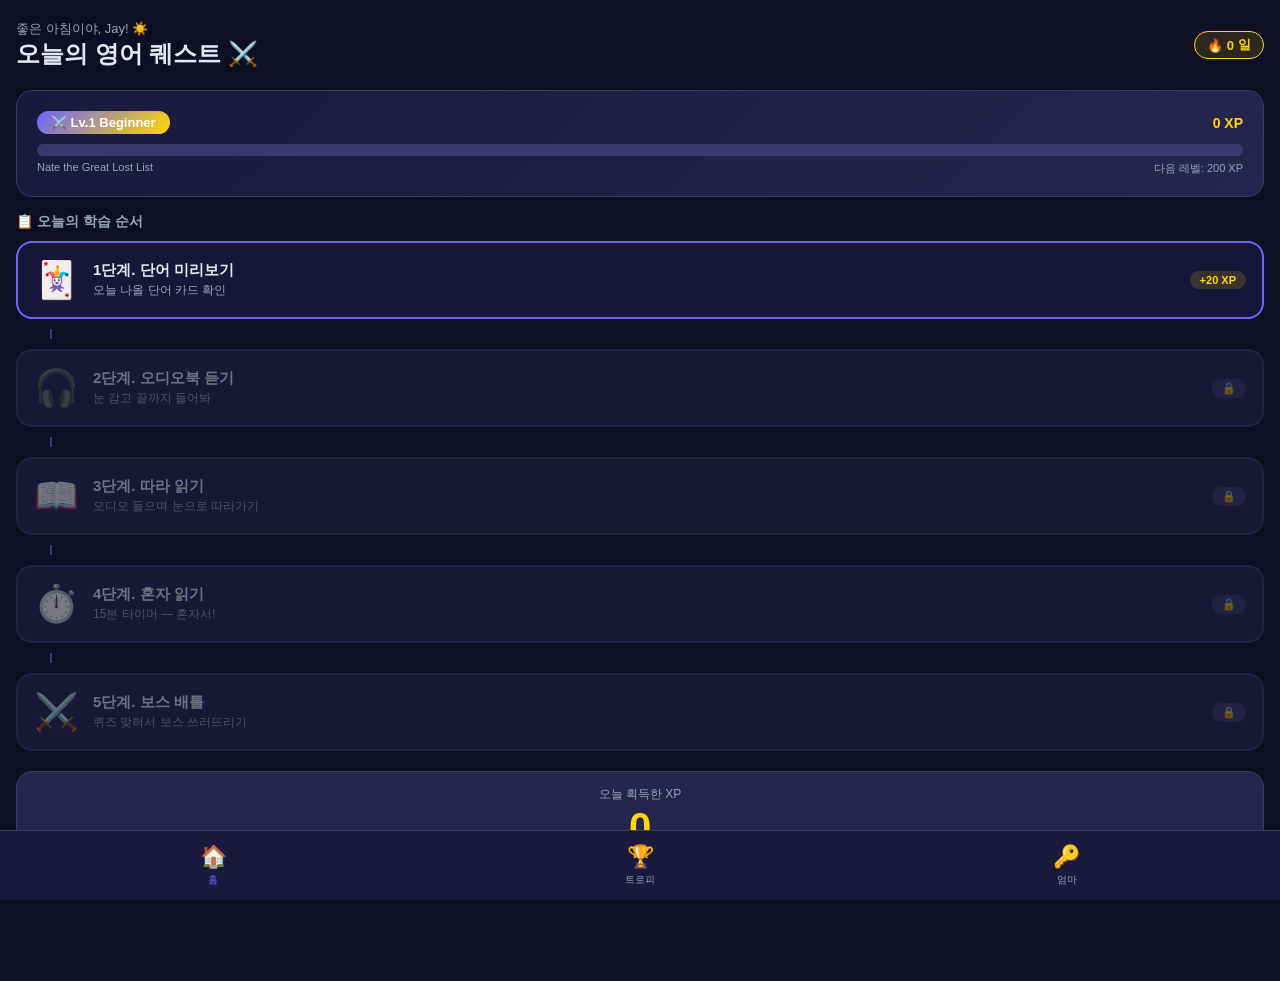
==== commit cf8e9f7a: "Redesign: 5-step sequential quest flow for 엄마표 영어 - Home screen replaced with ordered quest steps (u" ====
--- a/index.html
+++ b/index.html
@@ -407,6 +407,36 @@
       0%,100% { transform: translateY(0); }
       50%      { transform: translateY(-8px); }
     }
+    /* ── QUEST STEPS ── */
+    .quest-steps { display: flex; flex-direction: column; gap: 10px; margin-bottom: 20px; }
+    .quest-step {
+      display: flex; align-items: center; gap: 14px;
+      background: var(--card); border: 2px solid var(--border);
+      border-radius: 16px; padding: 16px;
+      cursor: pointer; transition: border-color 0.2s, transform 0.1s, opacity 0.2s;
+      position: relative;
+    }
+    .quest-step:active { transform: scale(0.98); }
+    .quest-step.active-step { border-color: var(--primary); background: rgba(108,99,255,0.1); }
+    .quest-step.done-step  { border-color: var(--success); background: rgba(74,222,128,0.07); opacity: 0.75; }
+    .quest-step.locked-step { opacity: 0.45; cursor: not-allowed; }
+    .step-icon { font-size: 36px; flex-shrink: 0; }
+    .step-body { flex: 1; }
+    .step-title { font-size: 15px; font-weight: 700; }
+    .step-desc  { font-size: 12px; color: var(--text-muted); margin-top: 2px; }
+    .step-badge {
+      font-size: 11px; font-weight: 700; padding: 3px 10px;
+      border-radius: 100px; flex-shrink: 0;
+    }
+    .badge-todo   { background: rgba(108,99,255,0.15); color: var(--primary); }
+    .badge-done   { background: rgba(74,222,128,0.2);  color: var(--success); }
+    .badge-locked { background: var(--border); color: var(--text-muted); }
+    .badge-xp     { background: rgba(255,215,0,0.15);  color: var(--accent); }
+    /* Connector line between steps */
+    .step-connector {
+      width: 2px; height: 10px; background: var(--border);
+      margin: 0 auto; margin-left: 34px;
+    }
     /* Listening mode */
     .timer-ring-progress.listening-mode { stroke: var(--primary); }
     .timer-display.listening-mode { color: var(--primary); }
@@ -467,84 +497,71 @@
 
 <!-- ===== HOME ===== -->
 <div class="screen active" id="screen-home">
-  <div style="display:flex;align-items:center;justify-content:space-between;margin-bottom:24px;">
+  <div style="display:flex;align-items:center;justify-content:space-between;margin-bottom:20px;">
     <div>
       <div style="font-size:13px;color:var(--text-muted);" id="greeting-text">안녕, Jay!</div>
-      <div style="font-size:26px;font-weight:800;">오늘도 퀘스트! ⚔️</div>
-    </div>
-    <div class="streak-badge">🔥 <span id="streak-count">0</span>일 연속</div>
+      <div style="font-size:24px;font-weight:800;">오늘의 영어 퀘스트 ⚔️</div>
+    </div>
+    <div class="streak-badge">🔥 <span id="streak-count">0</span>일</div>
   </div>
 
   <!-- Level + XP -->
-  <div class="card" style="background:linear-gradient(135deg,#1a1a3e,#252550);margin-bottom:20px;">
-    <div style="display:flex;align-items:center;justify-content:space-between;margin-bottom:14px;">
+  <div class="card" style="background:linear-gradient(135deg,#1a1a3e,#252550);margin-bottom:16px;">
+    <div style="display:flex;align-items:center;justify-content:space-between;margin-bottom:10px;">
       <div class="level-badge" id="home-level-badge">⚔️ Lv.1 Beginner</div>
-      <div style="font-size:15px;color:var(--accent);font-weight:700;"><span id="home-xp">0</span> XP</div>
+      <div style="font-size:14px;color:var(--accent);font-weight:700;"><span id="home-xp">0</span> XP</div>
     </div>
     <div class="xp-bar-bg">
       <div class="xp-bar-fill" id="home-xp-bar" style="width:0%"></div>
     </div>
-    <div style="display:flex;justify-content:space-between;margin-top:6px;font-size:12px;color:var(--text-muted);">
-      <span>현재</span>
+    <div style="display:flex;justify-content:space-between;margin-top:5px;font-size:11px;color:var(--text-muted);">
+      <span id="today-book-info">Nate the Great Lost List</span>
       <span>다음 레벨: <span id="home-next-xp">200</span> XP</span>
     </div>
   </div>
 
-  <!-- Today quests -->
-  <div class="card">
-    <div style="font-size:16px;font-weight:700;margin-bottom:2px;">📋 오늘의 퀘스트</div>
-    <div style="font-size:12px;color:var(--text-muted);margin-bottom:16px;" id="today-book-info">Big Nate</div>
-
-    <div class="activity-row" onclick="navigate('wordscout')">
-      <div style="display:flex;align-items:center;gap:12px;">
-        <span style="font-size:24px;">⚔️</span>
-        <div>
-          <div style="font-weight:600;">Word Scout</div>
-          <div style="font-size:12px;color:var(--text-muted)">단어 미리 정찰 +20 XP</div>
-        </div>
-      </div>
-      <div class="activity-check check-pending" id="check-wordscout">○</div>
-    </div>
-    <div class="activity-row" onclick="navigate('reading')">
-      <div style="display:flex;align-items:center;gap:12px;">
-        <span style="font-size:24px;" id="home-reading-icon">📖</span>
-        <div>
-          <div style="font-weight:600;">읽기</div>
-          <div style="font-size:12px;color:var(--text-muted)">15분 타이머 +25 XP</div>
-        </div>
-      </div>
-      <div class="activity-check check-pending" id="check-reading">○</div>
-    </div>
-    <div class="activity-row" onclick="navigate('mission')">
-      <div style="display:flex;align-items:center;gap:12px;">
-        <span style="font-size:24px;">🎯</span>
-        <div>
-          <div style="font-weight:600;">미션 클리어</div>
-          <div style="font-size:12px;color:var(--text-muted)">특별 미션 +10~25 XP</div>
-        </div>
-      </div>
-      <div class="activity-check check-pending" id="check-mission">○</div>
-    </div>
+  <!-- Quest Steps -->
+  <div style="font-size:14px;font-weight:700;color:var(--text-muted);margin-bottom:10px;">📋 오늘의 학습 순서</div>
+  <div class="quest-steps" id="quest-steps-container">
+    <!-- JS로 렌더링 -->
   </div>
 
   <!-- Today XP -->
-  <div class="card" style="text-align:center;">
-    <div style="font-size:13px;color:var(--text-muted);margin-bottom:4px;">오늘 획득한 XP</div>
-    <div style="font-size:44px;font-weight:800;color:var(--accent);" id="today-xp-display">0</div>
-    <div style="font-size:12px;color:var(--text-muted)">최대 70 XP 획득 가능</div>
-  </div>
-
-  <!-- Weekly Boss Battle -->
-  <a href="game.html" style="text-decoration:none;">
-    <div style="background:linear-gradient(135deg,#3d0000,#6b0000);border:2px solid var(--danger);border-radius:16px;padding:20px;display:flex;align-items:center;justify-content:space-between;margin-bottom:16px;">
-      <div>
-        <div style="font-size:11px;color:var(--danger);font-weight:700;margin-bottom:4px;">WEEKLY</div>
-        <div style="font-size:18px;font-weight:800;">👹 주간 보스 배틀</div>
-        <div style="font-size:12px;color:var(--text-muted);margin-top:2px;">이번 주 복습 퀴즈</div>
-      </div>
-      <div style="font-size:40px;">⚔️</div>
-    </div>
-  </a>
+  <div class="card" style="text-align:center;padding:14px;">
+    <div style="font-size:12px;color:var(--text-muted);margin-bottom:2px;">오늘 획득한 XP</div>
+    <div style="font-size:40px;font-weight:800;color:var(--accent);" id="today-xp-display">0</div>
+  </div>
+</div>
+
+<!-- ===== LISTEN (STEP 2) ===== -->
+<div class="screen" id="screen-listen">
+  <div style="display:flex;align-items:center;gap:10px;margin-bottom:20px;">
+    <button onclick="navigate('home')" style="background:none;border:none;color:var(--text-muted);font-size:22px;cursor:pointer;padding:0;">←</button>
+    <div class="section-title" style="margin:0;">🎧 듣기</div>
+  </div>
+
+  <div class="card" style="background:rgba(108,99,255,0.1);border-color:var(--primary);margin-bottom:16px;">
+    <div style="font-size:14px;color:var(--primary);font-weight:600;">🎧 듣기 미션</div>
+    <div style="font-size:13px;color:var(--text-muted);margin-top:4px;line-height:1.6;">
+      오디오북을 <b>끝까지</b> 들어봐!<br>
+      모르는 단어가 나와도 괜찮아 — 그냥 쭉 들으면 돼 😊
+    </div>
+  </div>
+
+  <div id="listen-player-area"></div>
+
+  <div id="listen-done-area" style="display:none;text-align:center;padding:30px 0;">
+    <div style="font-size:64px;margin-bottom:12px;">🎉</div>
+    <div style="font-size:20px;font-weight:800;margin-bottom:8px;">듣기 완료!</div>
+    <div style="font-size:14px;color:var(--text-muted);margin-bottom:24px;">이제 따라읽기 할 준비가 됐어!</div>
+    <button class="btn btn-primary" onclick="navigate('home')">🏠 홈으로</button>
+  </div>
+
+  <div id="listen-btn-area">
+    <button class="btn btn-success" style="margin-top:16px;" onclick="completeListen()">
+      ✅ 다 들었어요! (+15 XP)
+    </button>
+  </div>
 </div>
 
 <!-- ===== WORD SCOUT ===== -->
@@ -799,15 +816,6 @@
   <button class="nav-btn active" id="nav-home" onclick="navigate('home')">
     <span class="icon">🏠</span><span>홈</span>
   </button>
-  <button class="nav-btn" id="nav-wordscout" onclick="navigate('wordscout')">
-    <span class="icon">⚔️</span><span>단어</span>
-  </button>
-  <button class="nav-btn" id="nav-reading" onclick="navigate('reading')">
-    <span class="icon">📖</span><span>읽기</span>
-  </button>
-  <button class="nav-btn" id="nav-mission" onclick="navigate('mission')">
-    <span class="icon">🎯</span><span>미션</span>
-  </button>
   <button class="nav-btn" id="nav-trophy" onclick="navigate('trophy')">
     <span class="icon">🏆</span><span>트로피</span>
   </button>
@@ -837,7 +845,7 @@
 function defaultState() {
   return {
     xp:0, streak:0, lastDate:null,
-    todayXp:0, todayWordScout:false, todayReading:false, todayListening:false, todayMission:false,
+    todayXp:0, todayWordScout:false, todayListen:false, todayFollowRead:false, todayReading:false, todayMission:false, todayListening:false,
     totalWords:0, totalSessions:0,
     history:[], unknownWords:[],
     missionSubmissions:[],
@@ -849,7 +857,7 @@
   try {
     const s = JSON.parse(localStorage.getItem('jayState') || '{}');
     const d = defaultState();
-    const merged = { ...d, ...s, settings:{ ...d.settings, ...(s.settings||{}) }, missionSubmissions: s.missionSubmissions || [], readingLog: s.readingLog || [], todayListening: s.todayListening || false };
+    const merged = { ...d, ...s, settings:{ ...d.settings, ...(s.settings||{}) }, missionSubmissions: s.missionSubmissions || [], readingLog: s.readingLog || [], todayListening: s.todayListening || false, todayListen: s.todayListen || false, todayFollowRead: s.todayFollowRead || false };
     // 마이그레이션: 이전 책 제목 자동 업데이트
     if (merged.settings.bookTitle === 'Big Nate') {
       merged.settings.bookTitle = 'Nate the Great Lost List';
@@ -878,27 +886,66 @@
     const yesterday = new Date(); yesterday.setDate(yesterday.getDate() - 1);
     state.streak = (state.lastDate === yesterday.toDateString()) ? (state.streak||0)+1 : 1;
   }
-  state.todayXp=0; state.todayWordScout=false; state.todayReading=false;
-  state.todayListening=false; state.todayMission=false; state.unknownWords=[]; state.lastDate=today;
+  state.todayXp=0; state.todayWordScout=false; state.todayListen=false; state.todayFollowRead=false;
+  state.todayReading=false; state.todayListening=false; state.todayMission=false; state.unknownWords=[]; state.lastDate=today;
   saveState(state);
 }
 
 // ──────────────────────────────────────────
 // NAVIGATION
 // ──────────────────────────────────────────
-function navigate(screen) {
+// readingSubMode: 'follow' = 따라읽기(step3), 'solo' = 혼자읽기(step4)
+let readingSubMode = 'solo';
+
+function navigate(screen, opts) {
+  state = getState();
+
+  // 잠금 체크 (홈/트로피/엄마/미션은 자유)
+  const lockMap = {
+    'listen':     !state.todayWordScout,
+    'wordscout':  false,
+    'reading':    opts && opts.mode==='follow' ? !state.todayListen : !state.todayFollowRead,
+    'mission':    !state.todayReading,
+  };
+  if (lockMap[screen]) {
+    showLockedMsg(screen);
+    return;
+  }
+
   document.querySelectorAll('.screen').forEach(s=>s.classList.remove('active'));
   document.querySelectorAll('.nav-btn').forEach(b=>b.classList.remove('active'));
   document.getElementById('screen-'+screen).classList.add('active');
   const nb = document.getElementById('nav-'+screen);
   if (nb) nb.classList.add('active');
+
   if (screen==='home')      { updateHome(); checkPendingRewards(); }
+  if (screen==='listen')    initListen();
   if (screen==='wordscout') initWordScout();
-  if (screen==='reading')   updateReading();
+  if (screen==='reading') {
+    readingSubMode = (opts && opts.mode==='follow') ? 'follow' : 'solo';
+    updateReading();
+    if (readingSubMode==='follow') setTimeout(()=>setReadingMode('listening'), 100);
+    else setTimeout(()=>setReadingMode('reading'), 100);
+  }
   if (screen==='mission')   updateMissions();
   if (screen==='trophy')    updateTrophy();
   if (screen==='mom')       updateMomMode();
   window.scrollTo(0,0);
+}
+
+function showLockedMsg(screen) {
+  const msgs = {
+    'listen':  '먼저 단어 카드를 봐줘! 🃏 (1단계)',
+    'reading': readingSubMode==='follow' ? '먼저 오디오북을 들어줘! 🎧 (2단계)' : '먼저 따라읽기를 해줘! 📖 (3단계)',
+    'mission': '먼저 혼자읽기를 완료해줘! ⏱️ (4단계)',
+  };
+  const msg = msgs[screen] || '이전 단계를 먼저 완료해줘! 🔒';
+  // 간단한 토스트
+  const toast = document.createElement('div');
+  toast.style.cssText = 'position:fixed;bottom:90px;left:50%;transform:translateX(-50%);background:#333;color:white;padding:12px 20px;border-radius:12px;font-size:14px;font-weight:600;z-index:3000;white-space:nowrap;box-shadow:0 4px 20px rgba(0,0,0,0.4);';
+  toast.textContent = msg;
+  document.body.appendChild(toast);
+  setTimeout(()=>toast.remove(), 2200);
 }
 
 // ──────────────────────────────────────────
@@ -938,6 +985,14 @@
 // ──────────────────────────────────────────
 // HOME
 // ──────────────────────────────────────────
+const QUEST_STEPS = [
+  { key:'todayWordScout', icon:'🃏', title:'단어 미리보기',  desc:'오늘 나올 단어 카드 확인',    xp:'+20 XP', screen:'wordscout',          opts:null },
+  { key:'todayListen',    icon:'🎧', title:'오디오북 듣기',  desc:'눈 감고 끝까지 들어봐',       xp:'+15 XP', screen:'listen',             opts:null },
+  { key:'todayFollowRead',icon:'📖', title:'따라 읽기',      desc:'오디오 들으며 눈으로 따라가기', xp:'+20 XP', screen:'reading', opts:{mode:'follow'} },
+  { key:'todayReading',   icon:'⏱️', title:'혼자 읽기',      desc:'15분 타이머 — 혼자서!',        xp:'+25 XP', screen:'reading', opts:{mode:'solo'} },
+  { key:'todayMission',   icon:'⚔️', title:'보스 배틀',      desc:'퀴즈 맞혀서 보스 쓰러뜨리기', xp:'🔥 도전', screen:'boss',    opts:null },
+];
+
 function updateHome() {
   state = getState();
   const li = getLevelInfo(state.xp);
@@ -953,24 +1008,118 @@
   const h = new Date().getHours();
   document.getElementById('greeting-text').textContent =
     h<12?'좋은 아침이야, Jay! ☀️': h<18?'안녕, Jay! 🌤️':'저녁이야, Jay! 🌙';
-  setCheck('check-wordscout', state.todayWordScout);
-  setCheck('check-reading',   state.todayReading);
-  setCheck('check-mission',   state.todayMission);
-  document.getElementById('home-reading-icon').textContent=state.todayListening?'🎧':'📖';
-}
-function setCheck(id, done) {
-  const el=document.getElementById(id);
-  if (done==='pending') {
-    el.textContent='⏳';
-    el.className='activity-check';
-    el.style.background='rgba(255,200,0,0.15)';
-    el.style.color='#f0c000';
-    el.style.fontSize='16px';
+  renderQuestSteps();
+}
+
+function renderQuestSteps() {
+  const container = document.getElementById('quest-steps-container');
+  container.innerHTML = '';
+  // 첫 번째 미완료 단계 = 현재 활성 단계
+  let foundActive = false;
+  QUEST_STEPS.forEach((step, i) => {
+    const done = !!state[step.key];
+    const prevDone = i===0 ? true : !!state[QUEST_STEPS[i-1].key];
+    const isActive = !done && prevDone && !foundActive;
+    const locked = !done && !prevDone;
+    if (isActive) foundActive = true;
+
+    // connector
+    if (i > 0) {
+      const conn = document.createElement('div');
+      conn.className = 'step-connector';
+      container.appendChild(conn);
+    }
+
+    const el = document.createElement('div');
+    el.className = 'quest-step ' + (done ? 'done-step' : isActive ? 'active-step' : locked ? 'locked-step' : '');
+
+    let badgeClass = done ? 'badge-done' : isActive ? 'badge-xp' : 'badge-locked';
+    let badgeText  = done ? '✓ 완료' : locked ? '🔒' : step.xp;
+
+    el.innerHTML = `
+      <div class="step-icon">${step.icon}</div>
+      <div class="step-body">
+        <div class="step-title">${i+1}단계. ${step.title}</div>
+        <div class="step-desc">${step.desc}</div>
+      </div>
+      <div class="step-badge ${badgeClass}">${badgeText}</div>
+    `;
+
+    if (!locked && !done || isActive) {
+      el.onclick = () => {
+        if (step.screen === 'boss') { window.location.href = 'game.html'; return; }
+        navigate(step.screen, step.opts);
+      };
+    } else if (locked) {
+      el.onclick = () => showLockedMsg(step.screen);
+    }
+
+    container.appendChild(el);
+  });
+
+  // 전체 완료 메시지
+  const allDone = QUEST_STEPS.every(s => !!state[s.key]);
+  if (allDone) {
+    const fin = document.createElement('div');
+    fin.style.cssText = 'text-align:center;padding:20px;';
+    fin.innerHTML = '<div style="font-size:48px;">🎊</div><div style="font-size:18px;font-weight:800;margin-top:8px;">오늘 퀘스트 완료!</div><div style="font-size:13px;color:var(--text-muted);margin-top:4px;">대단한 Jay! 내일 또 도전하자 💪</div>';
+    container.appendChild(fin);
+  }
+}
+
+// ──────────────────────────────────────────
+// LISTEN (STEP 2)
+// ──────────────────────────────────────────
+function initListen() {
+  state = getState();
+  const playerArea = document.getElementById('listen-player-area');
+  const doneArea   = document.getElementById('listen-done-area');
+  const btnArea    = document.getElementById('listen-btn-area');
+
+  if (state.todayListen) {
+    playerArea.innerHTML = '';
+    doneArea.style.display = 'block';
+    btnArea.style.display  = 'none';
+    return;
+  }
+  doneArea.style.display = 'none';
+  btnArea.style.display  = 'block';
+
+  const url     = state.settings.audioUrl || '';
+  const videoId = extractYouTubeId(url);
+  if (videoId) {
+    playerArea.innerHTML = `
+      <div class="card" style="padding:10px;margin-bottom:8px;">
+        <div style="font-size:12px;color:var(--primary);font-weight:600;margin-bottom:8px;">🎧 오디오북</div>
+        <div style="position:relative;padding-bottom:56.25%;height:0;overflow:hidden;border-radius:10px;">
+          <iframe src="https://www.youtube.com/embed/${videoId}?playsinline=1&rel=0&autoplay=0"
+            style="position:absolute;top:0;left:0;width:100%;height:100%;border:0;"
+            allow="accelerometer; autoplay; clipboard-write; encrypted-media; gyroscope; picture-in-picture"
+            allowfullscreen loading="lazy"></iframe>
+        </div>
+      </div>`;
   } else {
-    el.style.background=''; el.style.color=''; el.style.fontSize='';
-    el.textContent=done?'✓':'○';
-    el.className='activity-check '+(done?'check-done':'check-pending');
+    const bookTitle = encodeURIComponent((state.settings.bookTitle||'Nate the Great Lost List')+' read aloud audiobook');
+    playerArea.innerHTML = `
+      <div class="card" style="padding:14px;margin-bottom:8px;">
+        <div style="font-size:13px;font-weight:700;margin-bottom:10px;">오디오북 URL이 없어요</div>
+        <a href="https://www.youtube.com/results?search_query=${bookTitle}" target="_blank"
+          class="btn btn-primary" style="text-decoration:none;display:flex;margin-bottom:8px;">
+          🔍 YouTube에서 찾기
+        </a>
+        <div style="font-size:12px;color:var(--text-muted);">엄마한테 설정해달라고 말해줘!</div>
+      </div>`;
   }
+}
+
+function completeListen() {
+  if (!state.todayListen) {
+    state.todayListen = true;
+    saveState(state);
+    addXp(15, '듣기 완료! 🎧');
+  }
+  document.getElementById('listen-done-area').style.display = 'block';
+  document.getElementById('listen-btn-area').style.display  = 'none';
 }
 
 // ──────────────────────────────────────────
@@ -1123,7 +1272,6 @@
 
 function updateReading() {
   state=getState();
-  // 화면 진입 시 모드 초기화
   listeningMode=false;
   document.getElementById('mode-btn-read').className='mode-toggle-btn active-read';
   document.getElementById('mode-btn-listen').className='mode-toggle-btn';
@@ -1131,12 +1279,23 @@
   document.getElementById('timer-display').classList.remove('listening-mode');
   document.getElementById('youtube-player').style.display='none';
   document.getElementById('youtube-player').innerHTML='';
+
+  // 모드 표시
+  const isFollow = readingSubMode === 'follow';
+  document.querySelector('#screen-reading .section-title') && (document.querySelector('#screen-reading .section-title').textContent = isFollow ? '📖 따라 읽기' : '⏱️ 혼자 읽기');
   document.getElementById('reading-book-title').textContent = state.settings.bookTitle||'Nate the Great Lost List';
-  document.getElementById('reading-chapter-info').textContent = state.settings.chapter||'';
-  if (state.todayReading) {
-    document.getElementById('timer-start-btn').textContent='✅ 완료됨';
-    document.getElementById('timer-start-btn').disabled=true;
+  document.getElementById('reading-chapter-info').textContent = isFollow ? '오디오 들으면서 눈으로 따라가기 👀' : (state.settings.chapter||'');
+
+  // 완료 여부
+  const alreadyDone = isFollow ? state.todayFollowRead : state.todayReading;
+  const startBtn = document.getElementById('timer-start-btn');
+  if (alreadyDone) {
+    startBtn.textContent='✅ 완료됨'; startBtn.disabled=true;
     document.getElementById('reading-complete-btn').style.display='none';
+  } else {
+    startBtn.textContent='▶ 시작'; startBtn.disabled=false;
+    timerSec=900; timerRunning=false;
+    updateTimerDisplay();
   }
   updateUnknownDisplay();
 }
@@ -1175,6 +1334,20 @@
   document.getElementById('timerRingProgress').style.strokeDashoffset=offset;
 }
 function completeReading() {
+  // 따라읽기(step3) vs 혼자읽기(step4) 분기
+  if (readingSubMode === 'follow') {
+    if (state.todayFollowRead) return;
+    state.todayFollowRead = true;
+    if(listeningMode) state.todayListening = true;
+    state.totalSessions=(state.totalSessions||0)+1; saveState(state);
+    document.getElementById('reading-complete-btn').style.display='none';
+    document.getElementById('timer-start-btn').textContent='✅ 완료됨';
+    document.getElementById('timer-start-btn').disabled=true;
+    addXp(20,'따라읽기 완료! 📖');
+    document.getElementById('reading-log-form').style.display='none';
+    setTimeout(()=>navigate('home'), 1200);
+    return;
+  }
   if (state.todayReading) return;
   state.todayReading=true;
   if(listeningMode) state.todayListening=true;
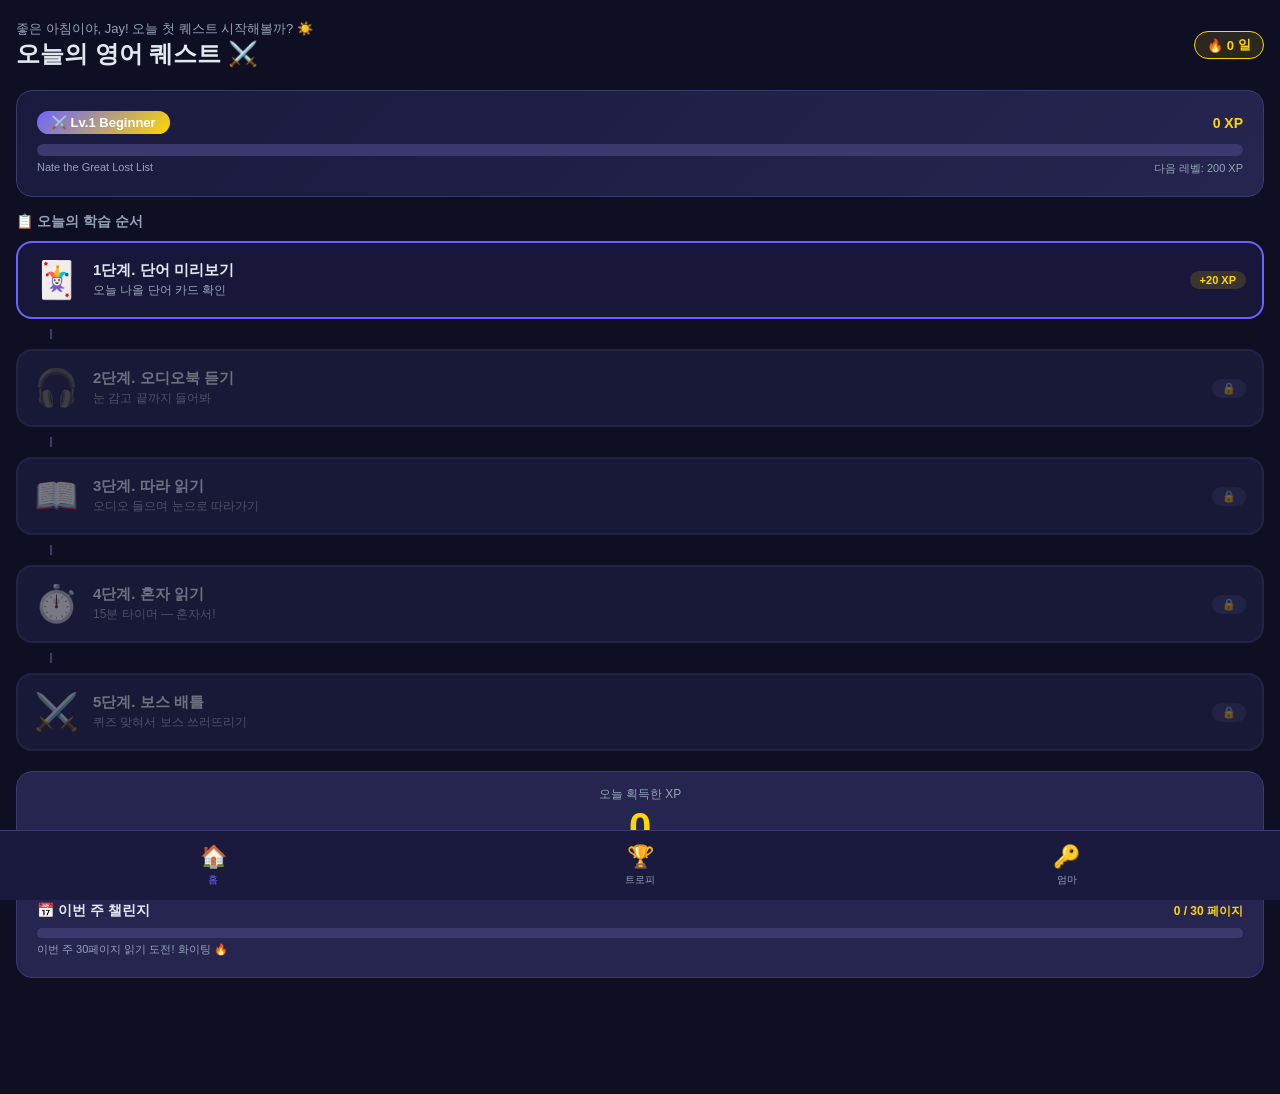
==== commit d8ae45cd: "feat: SM-2 spaced repetition, badges, analytics, sentence follow-along index.html: - Word Scout: SM-" ====
--- a/index.html
+++ b/index.html
@@ -246,6 +246,20 @@
     }
     .cal-day.done { background: var(--success); color: #0f0f23; }
     .cal-day.today { border: 2px solid var(--primary); }
+    /* Badge Grid */
+    .badge-grid { display: grid; grid-template-columns: repeat(3, 1fr); gap: 10px; }
+    .badge-item { text-align: center; padding: 12px 6px; background: var(--surface); border-radius: 14px; border: 1px solid var(--border); }
+    .badge-item.unlocked { border-color: var(--accent); background: rgba(255,215,0,0.08); }
+    .badge-item.locked { opacity: 0.35; filter: grayscale(0.6); }
+    .badge-emoji { font-size: 26px; margin-bottom: 4px; }
+    .badge-name { font-size: 10px; font-weight: 700; line-height: 1.3; color: var(--text-muted); }
+    .badge-item.unlocked .badge-name { color: var(--accent); }
+    /* Weekly Challenge */
+    .challenge-bar-bg { background: var(--border); border-radius: 100px; height: 10px; overflow: hidden; margin: 8px 0 4px; }
+    .challenge-bar-fill { height: 100%; border-radius: 100px; background: linear-gradient(90deg, var(--primary), #9c5fff); transition: width 0.5s; }
+    /* Analytics Chart */
+    .analytics-bar-wrap { display: flex; align-items: flex-end; gap: 4px; height: 60px; margin: 8px 0; }
+    .analytics-bar { flex: 1; background: var(--primary); border-radius: 4px 4px 0 0; min-height: 2px; transition: height 0.3s; }
     /* Mom Mode */
     .mom-input {
       background: var(--surface);
@@ -482,6 +496,8 @@
 <div class="praise-popup" id="praisePopup">
   <div style="font-size:64px;margin-bottom:8px;">🎉</div>
   <div id="praisePopupTitle" style="font-size:22px;font-weight:800;margin-bottom:4px;">엄마/아빠가 칭찬했어!</div>
+  <div id="praisePopupMission" style="font-size:13px;color:var(--text-muted);margin-bottom:8px;display:none;"></div>
+  <div id="praisePopupStars" style="font-size:24px;margin-bottom:8px;display:none;"></div>
   <div id="praisePopupXp" style="font-size:28px;font-weight:900;color:var(--accent);margin-bottom:8px;"></div>
   <div id="praisePopupMsg" class="praise-msg-box" style="display:none;"></div>
   <button class="btn btn-primary" onclick="closePraisePopup()" style="margin-top:8px;">최고야! 🙌</button>
@@ -531,6 +547,18 @@
     <div style="font-size:12px;color:var(--text-muted);margin-bottom:2px;">오늘 획득한 XP</div>
     <div style="font-size:40px;font-weight:800;color:var(--accent);" id="today-xp-display">0</div>
   </div>
+
+  <!-- Weekly Challenge -->
+  <div class="card" id="weekly-challenge-card" style="display:none;">
+    <div style="display:flex;justify-content:space-between;align-items:center;margin-bottom:4px;">
+      <div style="font-size:14px;font-weight:700;">📅 이번 주 챌린지</div>
+      <div style="font-size:12px;color:var(--accent);font-weight:700;" id="wc-pages-text">0 / 30 페이지</div>
+    </div>
+    <div class="challenge-bar-bg">
+      <div class="challenge-bar-fill" id="wc-bar" style="width:0%"></div>
+    </div>
+    <div style="font-size:11px;color:var(--text-muted);" id="wc-status">이번 주 30페이지 읽기 도전!</div>
+  </div>
 </div>
 
 <!-- ===== LISTEN (STEP 2) ===== -->
@@ -567,6 +595,15 @@
 <!-- ===== WORD SCOUT ===== -->
 <div class="screen" id="screen-wordscout">
   <div class="section-title">⚔️ Word Scout</div>
+
+  <div class="card" style="background:rgba(108,99,255,0.1);border-color:var(--primary);margin-bottom:16px;">
+    <div style="font-size:14px;color:var(--primary);font-weight:600;">⚔️ Word Scout 미션</div>
+    <div style="font-size:13px;color:var(--text-muted);margin-top:4px;line-height:1.8;">
+      오늘 책에 나올 단어들이야! 👀<br>
+      카드를 <b>탭</b>해서 뜻 확인 →<br>
+      알면 <b style="color:var(--success)">✅ 알아요!</b> &nbsp; 어려우면 <b style="color:var(--accent)">🤔 어려워요</b>
+    </div>
+  </div>
 
   <div id="no-words-state" style="text-align:center;padding:60px 20px;">
     <div style="font-size:64px;margin-bottom:16px;">😴</div>
@@ -591,9 +628,12 @@
         </div>
       </div>
     </div>
-    <div style="display:grid;grid-template-columns:1fr 1fr;gap:12px;margin-bottom:20px;">
-      <button class="btn" style="background:var(--border);color:var(--text);" onclick="wsNext(false)">🤔 어려워요</button>
-      <button class="btn btn-success" onclick="wsNext(true)">✅ 알아요!</button>
+    <div style="margin-bottom:6px;text-align:center;font-size:11px;color:var(--text-muted);">다음 복습까지: <span id="ws-next-review"></span></div>
+    <div style="display:grid;grid-template-columns:1fr 1fr 1fr 1fr;gap:8px;margin-bottom:20px;">
+      <button class="btn" style="background:rgba(248,113,113,0.2);color:var(--danger);font-size:13px;padding:10px 4px;" onclick="wsRate(0)">🔁<br><span style="font-size:10px;">Again</span></button>
+      <button class="btn" style="background:rgba(251,191,36,0.2);color:#fbbf24;font-size:13px;padding:10px 4px;" onclick="wsRate(1)">😓<br><span style="font-size:10px;">Hard</span></button>
+      <button class="btn" style="background:rgba(74,222,128,0.2);color:var(--success);font-size:13px;padding:10px 4px;" onclick="wsRate(2)">✅<br><span style="font-size:10px;">Good</span></button>
+      <button class="btn" style="background:rgba(108,99,255,0.2);color:var(--primary);font-size:13px;padding:10px 4px;" onclick="wsRate(3)">⚡<br><span style="font-size:10px;">Easy</span></button>
     </div>
     <div class="ws-dots-row" id="ws-dots"></div>
   </div>
@@ -617,6 +657,43 @@
   <div style="display:flex;gap:8px;margin-bottom:16px;">
     <button class="mode-toggle-btn active-read" id="mode-btn-read" onclick="setReadingMode('reading')">📖 읽기</button>
     <button class="mode-toggle-btn" id="mode-btn-listen" onclick="setReadingMode('listening')">🎧 듣기+읽기</button>
+  </div>
+
+  <div id="solo-guide-card" style="display:none;" class="card" style="background:rgba(255,215,0,0.08);border-color:var(--accent);margin-bottom:12px;">
+    <div style="font-size:14px;color:var(--accent);font-weight:600;">⏱️ 혼자 읽기 미션</div>
+    <div style="font-size:13px;color:var(--text-muted);margin-top:4px;line-height:1.8;">
+      ▶ 버튼 눌러서 타이머 시작! ⏱️<br>
+      모르는 단어가 나오면 <b style="color:var(--danger)">❓ 버튼</b> 눌러줘<br>
+      타이머 끝나면 완료 버튼이 나타나!
+    </div>
+  </div>
+
+  <div id="follow-guide-card" style="display:none;" class="card" style="background:rgba(74,222,128,0.08);border-color:var(--success);margin-bottom:12px;">
+    <div style="font-size:14px;color:var(--success);font-weight:600;">📖 따라 읽기 미션</div>
+    <div style="font-size:13px;color:var(--text-muted);margin-top:4px;line-height:1.8;">
+      🔊 버튼으로 문장을 들어봐 → 큰 소리로 따라 읽기!<br>
+      다 읽으면 <b>다음 문장 →</b> 버튼을 눌러봐 😊<br>
+      문장이 없으면 오디오 들으면서 눈으로 따라가기!
+    </div>
+  </div>
+
+  <div id="sentence-nav" style="display:none;margin-bottom:16px;">
+    <div class="card" style="background:linear-gradient(135deg,#1a3a1a,#1e401e);border-color:var(--success);padding:20px;">
+      <div style="display:flex;justify-content:space-between;align-items:center;margin-bottom:12px;">
+        <span style="font-size:12px;color:var(--success);font-weight:700;">📖 따라읽기</span>
+        <span id="sent-progress" style="font-size:12px;color:var(--text-muted);">1 / 1</span>
+      </div>
+      <div id="sent-text" style="font-size:20px;font-weight:700;color:white;line-height:1.6;min-height:56px;margin-bottom:16px;text-align:center;">-</div>
+      <div style="text-align:center;margin-bottom:14px;">
+        <button onclick="speakCurrentSentence()" style="background:rgba(74,222,128,0.2);border:2px solid var(--success);border-radius:12px;padding:10px 24px;color:var(--success);font-size:16px;font-weight:700;cursor:pointer;">🔊 들어봐!</button>
+      </div>
+      <div style="font-size:12px;color:rgba(255,255,255,0.5);text-align:center;margin-bottom:14px;">🎤 큰 소리로 따라 읽어봐!</div>
+      <div style="display:grid;grid-template-columns:1fr auto 1fr;gap:8px;align-items:center;">
+        <button id="sent-prev-btn" onclick="sentNav(-1)" class="btn btn-outline" style="padding:10px;font-size:13px;">← 이전</button>
+        <div id="sent-dots" style="display:flex;gap:4px;justify-content:center;flex-wrap:wrap;max-width:120px;"></div>
+        <button id="sent-next-btn" onclick="sentNav(1)" class="btn btn-success" style="padding:10px;font-size:13px;">다음 →</button>
+      </div>
+    </div>
   </div>
 
   <!-- YouTube Player (🎧 모드 시 표시) -->
@@ -751,6 +828,11 @@
     <div style="font-size:15px;font-weight:700;margin-bottom:16px;">📅 이번 달 기록</div>
     <div class="calendar-grid" id="calendar-grid"></div>
   </div>
+
+  <div class="card">
+    <div style="font-size:15px;font-weight:700;margin-bottom:16px;">🏅 배지 컬렉션</div>
+    <div class="badge-grid" id="badge-grid"></div>
+  </div>
 </div>
 
 <!-- ===== MOM MODE ===== -->
@@ -771,7 +853,18 @@
     <label class="mom-label">🎧 오디오북 YouTube URL</label>
     <input class="mom-input" id="mom-audio-url" placeholder="예: https://youtube.com/watch?v=xxxxx" type="url">
     <div style="font-size:11px;color:var(--text-muted);margin-top:-8px;margin-bottom:12px;">YouTube에서 오디오북 URL을 복사해 붙여넣기 해주세요</div>
+    <label class="mom-label">⏱️ 읽기 타이머 (분)</label>
+    <input class="mom-input" id="mom-timer-mins" placeholder="기본값: 15분" type="number" min="1" max="60">
     <button class="btn btn-primary" onclick="saveBookSettings()">💾 저장</button>
+  </div>
+
+  <div class="card">
+    <div style="font-size:15px;font-weight:700;margin-bottom:4px;">📖 따라 읽기 문장 입력</div>
+    <div style="font-size:12px;color:var(--text-muted);margin-bottom:12px;">오늘 Jay가 따라 읽을 문장을 한 줄에 하나씩 입력해주세요</div>
+    <textarea class="mom-input" id="mom-sentences" rows="5"
+      placeholder="예:&#10;Nate the Great looked for clues.&#10;He walked down the street.&#10;The dog was hiding under the bed."
+      style="resize:vertical;font-size:14px;line-height:1.7;"></textarea>
+    <button class="btn btn-outline" onclick="saveSentences()" style="margin-top:8px;">💾 문장 저장</button>
   </div>
 
   <div class="card">
@@ -799,8 +892,18 @@
   </div>
 
   <div class="card">
+    <div style="font-size:15px;font-weight:700;margin-bottom:12px;">⚠️ Jay가 어려워하는 단어</div>
+    <div id="mom-hard-words"></div>
+  </div>
+
+  <div class="card">
     <div style="font-size:15px;font-weight:700;margin-bottom:16px;">❓ Jay가 모른 단어</div>
     <div id="mom-unknown-words"><div style="font-size:13px;color:var(--text-muted)">아직 없어요</div></div>
+  </div>
+
+  <div class="card">
+    <div style="font-size:15px;font-weight:700;margin-bottom:16px;">📊 학습 분석</div>
+    <div id="mom-analytics"></div>
   </div>
 
   <div class="card">
@@ -808,6 +911,16 @@
     <label class="mom-label">새 PIN (4자리 숫자)</label>
     <input class="mom-input" id="new-pin" placeholder="4자리 숫자" type="number">
     <button class="btn btn-outline" onclick="changePin()">PIN 변경</button>
+  </div>
+
+  <div class="card">
+    <div style="font-size:15px;font-weight:700;margin-bottom:4px;">💾 데이터 백업 / 복원</div>
+    <div style="font-size:12px;color:var(--text-muted);margin-bottom:14px;">기기 바꾸거나 브라우저 초기화 전에 꼭 백업하세요!</div>
+    <button class="btn btn-outline" onclick="backupData()" style="margin-bottom:10px;">⬇️ JSON으로 백업</button>
+    <label class="btn btn-outline" style="cursor:pointer;display:flex;align-items:center;justify-content:center;gap:8px;">
+      ⬆️ 백업 파일 복원
+      <input type="file" accept=".json" onchange="restoreData(event)" style="display:none;">
+    </label>
   </div>
 </div>
 
@@ -842,11 +955,27 @@
   { id:4, emoji:'✏️', title:'단어로 문장 만들기',    desc:'오늘 Word Scout 단어 하나로 영어 문장 써봐',        xp:25, placeholder:'영어로 문장을 써봐! (예: I saw a...)' },
 ];
 
+const BADGES = [
+  { id:'streak_3',     emoji:'🔥',  name:'3일 연속',         check: s => (s.streak||0) >= 3 },
+  { id:'streak_7',     emoji:'🔥🔥', name:'7일 연속',         check: s => (s.streak||0) >= 7 },
+  { id:'words_10',     emoji:'⚡',  name:'단어 10개',         check: s => (s.totalWords||0) >= 10 },
+  { id:'words_30',     emoji:'⚡⚡', name:'단어 30개',         check: s => (s.totalWords||0) >= 30 },
+  { id:'sessions_5',   emoji:'📖',  name:'읽기 5회',          check: s => (s.totalSessions||0) >= 5 },
+  { id:'sessions_20',  emoji:'📚',  name:'읽기 20회',         check: s => (s.totalSessions||0) >= 20 },
+  { id:'missions_3',   emoji:'📝',  name:'미션 3회',          check: s => (s.history||[]).filter(h=>h.mission).length >= 3 },
+  { id:'missions_10',  emoji:'🌟',  name:'미션 마스터',        check: s => (s.history||[]).filter(h=>h.mission).length >= 10 },
+  { id:'level_5',      emoji:'💎',  name:'레벨 5 달성',       check: s => getLevelInfo(s.xp).level >= 5 },
+  { id:'full_quest_5', emoji:'🏆',  name:'완전 퀘스트 5일',    check: s => (s.history||[]).filter(h=>h.ws&&h.reading&&h.mission).length >= 5 },
+  { id:'boss_won',     emoji:'⚔️',  name:'첫 보스 처치',      check: s => (s.bossBattlesWon||0) >= 1 },
+  { id:'boss_5',       emoji:'👑',  name:'보스 5번 처치',      check: s => (s.bossBattlesWon||0) >= 5 },
+];
+
 function defaultState() {
   return {
     xp:0, streak:0, lastDate:null,
     todayXp:0, todayWordScout:false, todayListen:false, todayFollowRead:false, todayReading:false, todayMission:false, todayListening:false,
     totalWords:0, totalSessions:0,
+    bossBattlesWon:0, badges:[],
     history:[], unknownWords:[],
     missionSubmissions:[],
     readingLog:[],
@@ -872,6 +1001,47 @@
   catch { return []; }
 }
 function saveWords(w) { localStorage.setItem('jayWords', JSON.stringify(w)); }
+function getHardWords() {
+  try {
+    const hw = JSON.parse(localStorage.getItem('jayHardWords') || '[]');
+    // SM-2 필드 없는 기존 데이터 마이그레이션
+    return hw.map(w => ({
+      interval: 1, ease: 2.5, nextReview: Date.now(), lastReview: null,
+      ...w
+    }));
+  }
+  catch { return []; }
+}
+function saveHardWords(w) { localStorage.setItem('jayHardWords', JSON.stringify(w)); }
+
+// ── SM-2 알고리즘 ──
+// quality: 0=Again, 1=Hard, 2=Good, 3=Easy
+function sm2Update(card, quality) {
+  const qMap = [1, 3, 4, 5];
+  const q = qMap[quality];
+  let ease = card.ease || 2.5;
+  let interval = card.interval || 1;
+  if (q < 3) {
+    interval = 1; // 실패 → 리셋
+  } else if (interval <= 1) {
+    interval = 3;
+  } else if (interval <= 3) {
+    interval = 7;
+  } else {
+    interval = Math.round(interval * ease);
+  }
+  ease = Math.max(1.3, ease + (0.1 - (5 - q) * (0.08 + 0.02 * (5 - q))));
+  return { ...card, interval, ease, nextReview: Date.now() + interval * 86400000, lastReview: Date.now() };
+}
+
+function sm2NextReviewLabel(card) {
+  const intervals = [null, '내일', '3일 후', '7일 후'];
+  if (!card.interval) return '내일';
+  if (card.interval === 1) return '내일';
+  if (card.interval <= 3) return '3일 후';
+  if (card.interval <= 7) return '7일 후';
+  return `${card.interval}일 후`;
+}
 
 let state = getState();
 
@@ -885,6 +1055,12 @@
       ws: state.todayWordScout, reading: state.todayReading, mission: state.todayMission === true });
     const yesterday = new Date(); yesterday.setDate(yesterday.getDate() - 1);
     state.streak = (state.lastDate === yesterday.toDateString()) ? (state.streak||0)+1 : 1;
+    // 스트릭 마일스톤 보너스
+    const STREAK_BONUS = {3: 50, 7: 200};
+    if (STREAK_BONUS[state.streak]) {
+      state.pendingStreakBonus = STREAK_BONUS[state.streak];
+      state.pendingStreakDays = state.streak;
+    }
   }
   state.todayXp=0; state.todayWordScout=false; state.todayListen=false; state.todayFollowRead=false;
   state.todayReading=false; state.todayListening=false; state.todayMission=false; state.unknownWords=[]; state.lastDate=today;
@@ -896,6 +1072,47 @@
 // ──────────────────────────────────────────
 // readingSubMode: 'follow' = 따라읽기(step3), 'solo' = 혼자읽기(step4)
 let readingSubMode = 'solo';
+
+// ── 따라읽기 문장 네비게이션 ──
+let currentSentences = [];
+let sentIdx = 0;
+
+function initSentNav(sents) {
+  currentSentences = sents;
+  sentIdx = 0;
+  renderSentNav();
+}
+
+function renderSentNav() {
+  const total = currentSentences.length;
+  document.getElementById('sent-progress').textContent = `${sentIdx + 1} / ${total}`;
+  document.getElementById('sent-text').textContent = currentSentences[sentIdx] || '';
+  document.getElementById('sent-prev-btn').disabled = sentIdx === 0;
+  document.getElementById('sent-next-btn').disabled = sentIdx === total - 1;
+  // 점 표시
+  const dots = document.getElementById('sent-dots');
+  dots.innerHTML = currentSentences.map((_,i) =>
+    `<div style="width:8px;height:8px;border-radius:50%;background:${i===sentIdx?'var(--success)':'var(--border)'}"></div>`
+  ).join('');
+}
+
+function sentNav(dir) {
+  const total = currentSentences.length;
+  sentIdx = Math.max(0, Math.min(total - 1, sentIdx + dir));
+  renderSentNav();
+}
+
+function speakCurrentSentence() {
+  const text = currentSentences[sentIdx];
+  if (!text) return;
+  if ('speechSynthesis' in window) {
+    window.speechSynthesis.cancel();
+    const utt = new SpeechSynthesisUtterance(text);
+    utt.lang = 'en-US';
+    utt.rate = 0.85;
+    window.speechSynthesis.speak(utt);
+  }
+}
 
 function navigate(screen, opts) {
   state = getState();
@@ -955,12 +1172,35 @@
   for (let i=LEVELS.length-1;i>=0;i--) if (xp>=LEVELS[i].minXp) return LEVELS[i];
   return LEVELS[0];
 }
+function showToast(msg, duration=2200) {
+  const t = document.createElement('div');
+  t.style.cssText = 'position:fixed;bottom:90px;left:50%;transform:translateX(-50%);background:#333;color:white;padding:12px 20px;border-radius:12px;font-size:14px;font-weight:600;z-index:3000;white-space:nowrap;box-shadow:0 4px 20px rgba(0,0,0,0.4);';
+  t.textContent = msg;
+  document.body.appendChild(t);
+  setTimeout(()=>t.remove(), duration);
+}
+
+function checkBadges() {
+  state = getState();
+  const earned = state.badges || [];
+  let changed = false;
+  BADGES.forEach(b => {
+    if (!earned.includes(b.id) && b.check(state)) {
+      earned.push(b.id);
+      changed = true;
+      setTimeout(() => showToast(`🏅 새 배지 획득! ${b.emoji} ${b.name}`, 3000), 600);
+    }
+  });
+  if (changed) { state.badges = earned; saveState(state); }
+}
+
 function addXp(amount, label) {
   const prevLevel = getLevelInfo(state.xp).level;
   state.xp += amount; state.todayXp += amount; saveState(state);
   showXpPopup(amount, label);
   floatXp(amount);
-  if (getLevelInfo(state.xp).level > prevLevel) setTimeout(()=>alert('🎉 레벨 업! 축하해, Jay!'), 800);
+  if (getLevelInfo(state.xp).level > prevLevel) setTimeout(()=>showToast('🎉 레벨 업! 축하해, Jay! 🌟', 3000), 800);
+  checkBadges();
 }
 function showXpPopup(amount, label) {
   document.getElementById('xpPopupText').textContent = '+'+amount+' XP';
@@ -995,6 +1235,15 @@
 
 function updateHome() {
   state = getState();
+  // 스트릭 마일스톤 보너스 지급 (한 번만)
+  if (state.pendingStreakBonus) {
+    const bonus = state.pendingStreakBonus;
+    const days = state.pendingStreakDays;
+    delete state.pendingStreakBonus;
+    delete state.pendingStreakDays;
+    saveState(state);
+    setTimeout(() => addXp(bonus, `🔥 ${days}일 연속 달성 보너스!`), 600);
+  }
   const li = getLevelInfo(state.xp);
   const ni = LEVELS[li.level] || LEVELS[LEVELS.length-1];
   const pct = Math.min(((state.xp-li.minXp)/(ni.minXp-li.minXp))*100, 100);
@@ -1006,9 +1255,115 @@
   document.getElementById('today-xp-display').textContent = state.todayXp||0;
   document.getElementById('today-book-info').textContent = state.settings.bookTitle||'Nate the Great Lost List';
   const h = new Date().getHours();
-  document.getElementById('greeting-text').textContent =
-    h<12?'좋은 아침이야, Jay! ☀️': h<18?'안녕, Jay! 🌤️':'저녁이야, Jay! 🌙';
+  const xpToday = state.todayXp || 0;
+  let greetMsg;
+  if (xpToday === 0) {
+    greetMsg = h<12 ? '좋은 아침이야, Jay! 오늘 첫 퀘스트 시작해볼까? ☀️'
+             : h<18 ? '안녕, Jay! 지금이 공부할 좋은 시간이야 🌤️'
+             : '저녁이야, Jay! 오늘 마무리 해보자 🌙';
+  } else if (xpToday < 80) {
+    greetMsg = `벌써 ${xpToday}XP! 거의 다 왔어, 화이팅! 💪`;
+  } else {
+    greetMsg = '오늘 퀘스트 완료! 최고야, Jay! 🎊';
+  }
+  document.getElementById('greeting-text').textContent = greetMsg;
   renderQuestSteps();
+  renderWeeklyChallenge();
+}
+
+function renderWeeklyChallenge() {
+  state = getState();
+  const logs = state.readingLog || [];
+  // 이번 주 월요일 00:00
+  const now = new Date();
+  const monday = new Date(now);
+  monday.setDate(now.getDate() - ((now.getDay() + 6) % 7));
+  monday.setHours(0, 0, 0, 0);
+  const weekPages = logs
+    .filter(l => new Date(l.date) >= monday)
+    .reduce((sum, l) => sum + Math.max(0, (l.endPage||0) - (l.startPage||0)), 0);
+  const goal = state.settings.weeklyGoal || 30;
+  const pct = Math.min(100, Math.round(weekPages / goal * 100));
+  const card = document.getElementById('weekly-challenge-card');
+  if (!card) return;
+  card.style.display = 'block';
+  document.getElementById('wc-pages-text').textContent = `${weekPages} / ${goal} 페이지`;
+  document.getElementById('wc-bar').style.width = pct + '%';
+  document.getElementById('wc-status').textContent =
+    pct >= 100 ? '🎉 이번 주 챌린지 완료! 대단해, Jay!'
+    : pct >= 50 ? `절반 넘었어! ${goal - weekPages}페이지 남았어 💪`
+    : `이번 주 ${goal}페이지 읽기 도전! 화이팅 🔥`;
+}
+
+function renderBadges() {
+  state = getState();
+  const earned = state.badges || [];
+  const grid = document.getElementById('badge-grid');
+  if (!grid) return;
+  grid.innerHTML = BADGES.map(b => {
+    const unlocked = earned.includes(b.id);
+    return `<div class="badge-item ${unlocked ? 'unlocked' : 'locked'}">
+      <div class="badge-emoji">${b.emoji}</div>
+      <div class="badge-name">${b.name}</div>
+    </div>`;
+  }).join('');
+}
+
+function renderMomAnalytics() {
+  state = getState();
+  const el = document.getElementById('mom-analytics');
+  if (!el) return;
+  const logs = state.readingLog || [];
+  const history = state.history || [];
+  const now = new Date();
+  // 이번 달 통계
+  const monthLogs = logs.filter(l => {
+    const d = new Date(l.date);
+    return d.getMonth() === now.getMonth() && d.getFullYear() === now.getFullYear();
+  });
+  const monthPages = monthLogs.reduce((s, l) => s + Math.max(0, (l.endPage||0)-(l.startPage||0)), 0);
+  const monthSessions = monthLogs.length;
+  const avgPages = monthSessions > 0 ? Math.round(monthPages / monthSessions) : 0;
+  // 최근 7일 XP (막대 차트)
+  const recent7 = [];
+  for (let i = 6; i >= 0; i--) {
+    const d = new Date(now);
+    d.setDate(now.getDate() - i);
+    const ds = d.toDateString();
+    const h = history.find(x => x.date === ds);
+    const xp = (h ? h.xp : 0) + (i === 0 ? (state.todayXp||0) : 0);
+    recent7.push({ label: ['일','월','화','수','목','금','토'][d.getDay()], xp });
+  }
+  const maxXp = Math.max(...recent7.map(d => d.xp), 1);
+  // SM-2 복습 대기
+  let hw = [];
+  try { hw = JSON.parse(localStorage.getItem('jayHardWords')||'[]'); } catch {}
+  const dueCnt = hw.filter(w => !w.nextReview || w.nextReview <= Date.now()).length;
+  el.innerHTML = `
+    <div style="display:grid;grid-template-columns:1fr 1fr 1fr;gap:10px;margin-bottom:16px;">
+      <div style="text-align:center;background:var(--surface);border-radius:12px;padding:10px;">
+        <div style="font-size:22px;font-weight:800;color:var(--accent)">${monthPages}</div>
+        <div style="font-size:10px;color:var(--text-muted)">이번 달 페이지</div>
+      </div>
+      <div style="text-align:center;background:var(--surface);border-radius:12px;padding:10px;">
+        <div style="font-size:22px;font-weight:800;color:var(--primary)">${monthSessions}</div>
+        <div style="font-size:10px;color:var(--text-muted)">읽기 세션</div>
+      </div>
+      <div style="text-align:center;background:var(--surface);border-radius:12px;padding:10px;">
+        <div style="font-size:22px;font-weight:800;color:var(--success)">${dueCnt}</div>
+        <div style="font-size:10px;color:var(--text-muted)">복습 대기 단어</div>
+      </div>
+    </div>
+    <div style="font-size:12px;color:var(--text-muted);margin-bottom:4px;">최근 7일 XP</div>
+    <div class="analytics-bar-wrap">
+      ${recent7.map(d => `
+        <div style="display:flex;flex-direction:column;align-items:center;flex:1;gap:2px;">
+          <div class="analytics-bar" style="height:${Math.max(4,Math.round(d.xp/maxXp*56))}px;opacity:${d.xp>0?1:0.2};"></div>
+          <div style="font-size:9px;color:var(--text-muted)">${d.label}</div>
+        </div>`).join('')}
+    </div>
+    <div style="font-size:12px;color:var(--text-muted);margin-top:8px;">일 평균 읽기: <b style="color:var(--text)">${avgPages}페이지</b> · 이번 달 ${monthSessions}회 세션</div>
+  `;
 }
 
 function renderQuestSteps() {
@@ -1128,7 +1483,14 @@
 let wsIdx=0, wsKnown=0, wsWords=[];
 
 function initWordScout() {
-  wsWords = getWords(); wsIdx=0; wsKnown=0;
+  const allWords = getWords();
+  const hardWords = getHardWords();
+  const now = Date.now();
+  // SM-2 복습 예정 단어 (nextReview <= 지금) 우선, 그 다음 오늘의 새 단어
+  const dueReviews = hardWords.filter(w => !w.nextReview || w.nextReview <= now);
+  const rest = allWords.filter(w => !dueReviews.find(h => h.word === w.word));
+  wsWords = [...dueReviews, ...rest];
+  wsIdx=0; wsKnown=0;
   const noWords = document.getElementById('no-words-state');
   const active   = document.getElementById('wordscout-active');
   const done     = document.getElementById('wordscout-done');
@@ -1148,13 +1510,42 @@
   document.getElementById('ws-hint').textContent = '';
   document.getElementById('ws-current').textContent = wsIdx+1;
   document.getElementById('flipCard').classList.remove('flipped');
+  // SM-2 다음 복습 예고 표시
+  const reviewEl = document.getElementById('ws-next-review');
+  if (reviewEl) reviewEl.textContent = w.interval ? sm2NextReviewLabel(w) : '처음 만나는 단어';
 }
 function flipCard() { document.getElementById('flipCard').classList.toggle('flipped'); }
-function wsNext(known) {
-  if (known) wsKnown++;
+function wsRate(quality) {
+  // quality: 0=Again, 1=Hard, 2=Good, 3=Easy
+  const cur = wsWords[wsIdx];
+  if (!cur) return;
+  const hw = getHardWords();
+  const existing = hw.find(w => w.word === cur.word);
+  const updated = sm2Update(existing || cur, quality);
+  if (quality <= 1) {
+    // Again/Hard → 어려운 단어 목록에 유지/추가
+    if (existing) {
+      const idx = hw.indexOf(existing);
+      hw[idx] = updated;
+    } else {
+      hw.push(updated);
+      if (hw.length > 20) hw.shift();
+    }
+    saveHardWords(hw);
+  } else {
+    // Good/Easy → 복습 날짜 업데이트, 목록에서 제거하지 않음(복습 스케줄 유지)
+    if (existing) {
+      const idx = hw.indexOf(existing);
+      hw[idx] = updated;
+      saveHardWords(hw);
+    }
+    wsKnown++;
+  }
   wsIdx++; renderWsDots();
   wsIdx>=wsWords.length ? showWsDone() : showWsCard();
 }
+// 이전 버전 호환 (혹시 다른 곳에서 호출될 경우)
+function wsNext(known) { wsRate(known ? 2 : 1); }
 function renderWsDots() {
   const c = document.getElementById('ws-dots');
   c.innerHTML = '';
@@ -1182,8 +1573,10 @@
 // ──────────────────────────────────────────
 // READING TIMER
 // ──────────────────────────────────────────
-let timerInterval=null, timerSec=900, timerRunning=false;
-const TIMER_TOTAL=900;
+let timerInterval=null, timerRunning=false;
+function getTimerTotal() { return ((getState().settings.timerMins||15)*60); }
+let timerSec=900;
+const TIMER_TOTAL=900; // fallback (실제 값은 getTimerTotal() 사용)
 let listeningMode=false;
 
 function extractYouTubeId(url) {
@@ -1286,6 +1679,18 @@
   document.getElementById('reading-book-title').textContent = state.settings.bookTitle||'Nate the Great Lost List';
   document.getElementById('reading-chapter-info').textContent = isFollow ? '오디오 들으면서 눈으로 따라가기 👀' : (state.settings.chapter||'');
 
+  // 가이드 카드 + 문장 네비 표시/숨김
+  document.getElementById('solo-guide-card').style.display = isFollow ? 'none' : 'block';
+  document.getElementById('follow-guide-card').style.display = isFollow ? 'block' : 'none';
+  const sentNavEl = document.getElementById('sentence-nav');
+  const sents = state.settings.keySentences || [];
+  if (isFollow && sents.length > 0) {
+    sentNavEl.style.display = 'block';
+    initSentNav(sents);
+  } else {
+    sentNavEl.style.display = 'none';
+  }
+
   // 완료 여부
   const alreadyDone = isFollow ? state.todayFollowRead : state.todayReading;
   const startBtn = document.getElementById('timer-start-btn');
@@ -1294,7 +1699,7 @@
     document.getElementById('reading-complete-btn').style.display='none';
   } else {
     startBtn.textContent='▶ 시작'; startBtn.disabled=false;
-    timerSec=900; timerRunning=false;
+    timerSec=getTimerTotal(); timerRunning=false;
     updateTimerDisplay();
   }
   updateUnknownDisplay();
@@ -1321,7 +1726,7 @@
   }
 }
 function timerReset() {
-  clearInterval(timerInterval); timerRunning=false; timerSec=TIMER_TOTAL;
+  clearInterval(timerInterval); timerRunning=false; timerSec=getTimerTotal();
   document.getElementById('timer-start-btn').innerHTML='▶ 시작';
   document.getElementById('timer-start-btn').disabled=false;
   document.getElementById('reading-complete-btn').style.display='none';
@@ -1330,7 +1735,7 @@
 function updateTimerDisplay() {
   const m=Math.floor(timerSec/60), s=timerSec%60;
   document.getElementById('timer-display').textContent=String(m).padStart(2,'0')+':'+String(s).padStart(2,'0');
-  const offset=553*(1-timerSec/TIMER_TOTAL);
+  const offset=553*(1-timerSec/getTimerTotal());
   document.getElementById('timerRingProgress').style.strokeDashoffset=offset;
 }
 function completeReading() {
@@ -1591,6 +1996,7 @@
   document.getElementById('book-progress-bar').style.width=bookPct+'%';
   document.getElementById('book-progress-pages').textContent=currentPage+' / '+(totalPages||'?')+' 페이지';
   document.getElementById('book-progress-pct').textContent=bookPct+'%';
+  renderBadges();
 }
 
 // ──────────────────────────────────────────
@@ -1620,13 +2026,51 @@
 function pinCancel(){pinBuffer='';updatePinDots();document.getElementById('pinScreen').classList.remove('show');}
 function updatePinDots(){for(let i=0;i<4;i++){const d=document.getElementById('dot'+i);d.className='pin-dot'+(i<pinBuffer.length?' filled':'');}}
 function lockMomMode(){momUnlocked=false;navigate('home');}
+function renderMomHardWords() {
+  const hw = getHardWords();
+  const el = document.getElementById('mom-hard-words');
+  if (!hw.length) {
+    el.innerHTML = '<div style="font-size:13px;color:var(--text-muted)">없어요! Jay가 모든 단어를 잘 알고 있어요 🎉</div>';
+    return;
+  }
+  const now = Date.now();
+  el.innerHTML = hw.map((w, i) => {
+    const isDue = !w.nextReview || w.nextReview <= now;
+    const nextLabel = w.interval ? sm2NextReviewLabel(w) : '오늘';
+    const dueColor = isDue ? 'var(--danger)' : 'var(--text-muted)';
+    return `
+    <div class="word-item">
+      <div style="flex:1;">
+        <div style="font-size:14px;font-weight:700;">${w.word}</div>
+        <div style="font-size:12px;color:var(--text-muted);">${w.meaning}</div>
+        <div style="font-size:11px;color:${dueColor};margin-top:2px;">🔁 복습: ${isDue ? '오늘 예정' : nextLabel} · ${w.interval||1}일 간격</div>
+      </div>
+      <button class="delete-btn" onclick="deleteHardWord(${i})">✕</button>
+    </div>`;
+  }).join('') +
+    `<button class="btn btn-outline" onclick="clearHardWords()" style="margin-top:8px;font-size:13px;padding:8px;">🗑️ 전체 초기화</button>`;
+}
+function deleteHardWord(i) {
+  const hw = getHardWords();
+  hw.splice(i, 1);
+  saveHardWords(hw);
+  renderMomHardWords();
+}
+function clearHardWords() {
+  if (confirm('어려운 단어 목록을 전체 초기화할까요?')) {
+    saveHardWords([]);
+    renderMomHardWords();
+  }
+}
 function updateMomMode(){
   state=getState();
   document.getElementById('mom-book-title').value=state.settings.bookTitle||'';
   document.getElementById('mom-chapter').value=state.settings.chapter||'';
   document.getElementById('mom-total-pages').value=state.settings.bookTotalPages||'';
   document.getElementById('mom-audio-url').value=state.settings.audioUrl||'';
-  renderMomWordList(); renderMomUnknownWords(); renderMomSubmissions(); renderMomReadingLog();
+  document.getElementById('mom-timer-mins').value=state.settings.timerMins||15;
+  document.getElementById('mom-sentences').value=(state.settings.keySentences||[]).join('\n');
+  renderMomWordList(); renderMomUnknownWords(); renderMomSubmissions(); renderMomReadingLog(); renderMomHardWords(); renderMomAnalytics();
 }
 function renderMomSubmissions(){
   state=getState();
@@ -1674,7 +2118,16 @@
   state.settings.chapter=document.getElementById('mom-chapter').value;
   state.settings.bookTotalPages=parseInt(document.getElementById('mom-total-pages').value)||0;
   state.settings.audioUrl=document.getElementById('mom-audio-url').value.trim();
+  state.settings.timerMins=parseInt(document.getElementById('mom-timer-mins').value)||15;
   saveState(state); alert('저장됐어요! ✅');
+}
+function saveSentences(){
+  const raw=document.getElementById('mom-sentences').value;
+  const sents=raw.split('\n').map(s=>s.trim()).filter(s=>s.length>0);
+  state=getState();
+  state.settings.keySentences=sents;
+  saveState(state);
+  alert(`${sents.length}개 문장 저장됐어요! ✅`);
 }
 function addWord(){
   const word=document.getElementById('mom-word').value.trim();
@@ -1753,6 +2206,17 @@
   s.notified=true;
   saveState(state);
   document.getElementById('praisePopupXp').textContent='+'+totalXp+' XP';
+  // 미션 제목
+  const missionEl=document.getElementById('praisePopupMission');
+  if(s.missionTitle){missionEl.textContent=s.missionEmoji+' '+s.missionTitle;missionEl.style.display='block';}
+  else{missionEl.style.display='none';}
+  // 별점 (bonusXp 기준: 5→⭐, 10→⭐⭐, 15→⭐⭐⭐, 20→⭐⭐⭐⭐)
+  const starsEl=document.getElementById('praisePopupStars');
+  if(s.bonusXp>0){
+    const starCount=Math.ceil(s.bonusXp/5);
+    starsEl.textContent='⭐'.repeat(Math.min(starCount,4));
+    starsEl.style.display='block';
+  } else {starsEl.style.display='none';}
   const msgEl=document.getElementById('praisePopupMsg');
   if(s.praiseMsg){msgEl.textContent='"'+s.praiseMsg+'"';msgEl.style.display='block';}
   else{msgEl.style.display='none';}
@@ -1765,6 +2229,40 @@
   document.getElementById('praisePopup').classList.remove('show');
   updateHome();
   setTimeout(checkPendingRewards,400);
+}
+
+// ──────────────────────────────────────────
+// BACKUP / RESTORE
+// ──────────────────────────────────────────
+function backupData() {
+  const data = {
+    jayState:    localStorage.getItem('jayState'),
+    jayWords:    localStorage.getItem('jayWords'),
+    jayHardWords: localStorage.getItem('jayHardWords'),
+    exportedAt:  new Date().toISOString()
+  };
+  const blob = new Blob([JSON.stringify(data, null, 2)], {type:'application/json'});
+  const a = document.createElement('a');
+  a.href = URL.createObjectURL(blob);
+  a.download = `jay-english-backup-${new Date().toISOString().slice(0,10)}.json`;
+  a.click();
+}
+function restoreData(event) {
+  const file = event.target.files[0];
+  if (!file) return;
+  const reader = new FileReader();
+  reader.onload = (e) => {
+    try {
+      const data = JSON.parse(e.target.result);
+      if (data.jayState)     localStorage.setItem('jayState', data.jayState);
+      if (data.jayWords)     localStorage.setItem('jayWords', data.jayWords);
+      if (data.jayHardWords) localStorage.setItem('jayHardWords', data.jayHardWords);
+      state = getState();
+      alert('복원 완료! ✅\n페이지를 새로고침할게요.');
+      location.reload();
+    } catch { alert('파일을 읽을 수 없어요. 올바른 백업 파일인지 확인해주세요.'); }
+  };
+  reader.readAsText(file);
 }
 
 // ──────────────────────────────────────────
